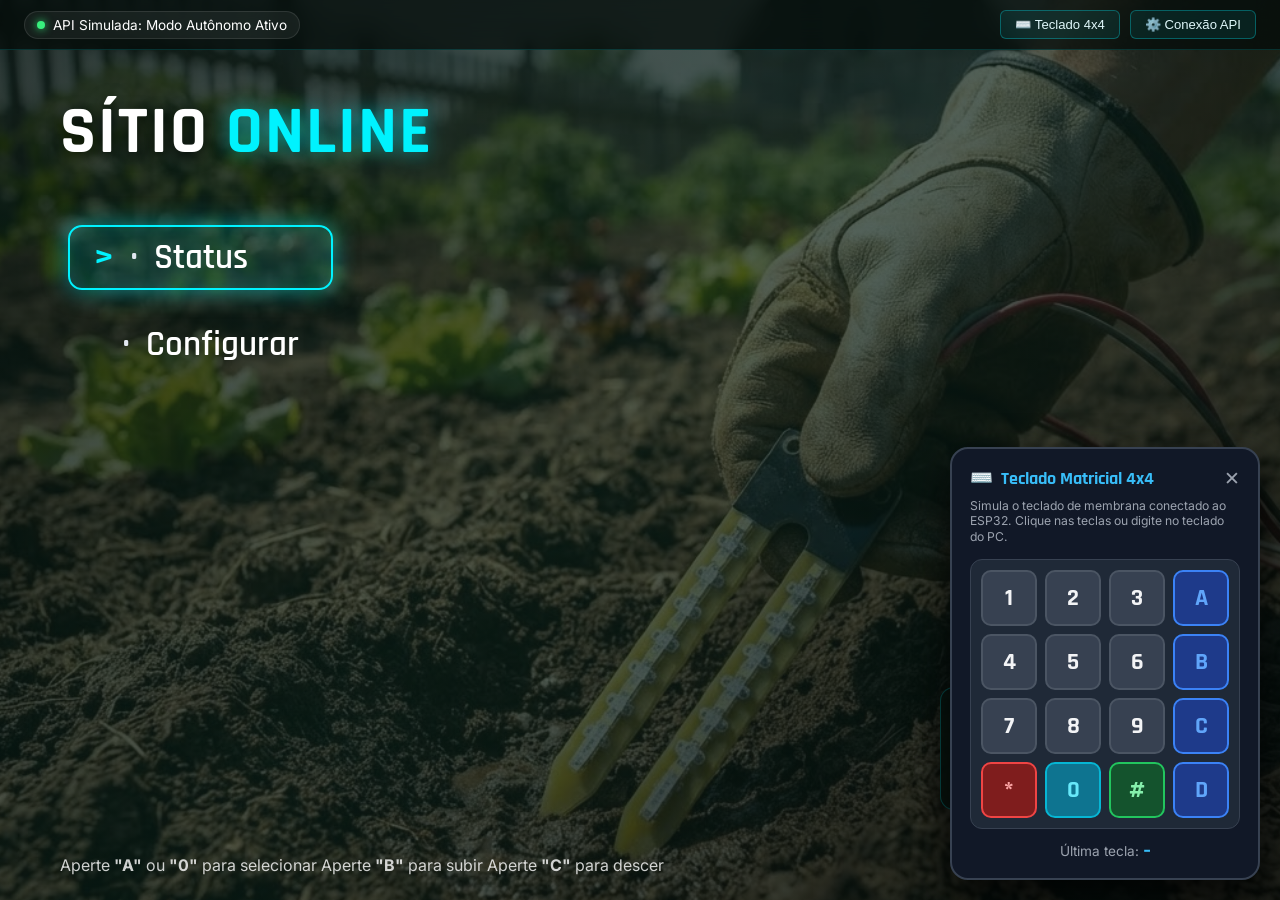
==== web/index.html @ fb849d97 "feat: interface web completa de monitoramento agricola com sincronizacao offline e simulador de tecl" ====
﻿<!DOCTYPE html>
<html lang="pt-BR">
<head>
    <meta charset="UTF-8">
    <meta name="viewport" content="width=device-width, initial-scale=1.0">
    <title>Sítio Online - Monitoramento Agrícola ESP32</title>
    <link rel="stylesheet" href="styles.css">
    <link rel="preconnect" href="https://fonts.googleapis.com">
    <link rel="preconnect" href="https://fonts.gstatic.com" crossorigin>
    <link href="https://fonts.googleapis.com/css2?family=Rajdhani:wght@500;600;700&family=Inter:wght@300;400;500;600;700&display=swap" rel="stylesheet">
</head>
<body>
    <div id="app" class="app-container">
        <!-- Camada de Fundo Dinâmico (Menu Principal) -->
        <div id="dynamic-bg-container" class="bg-container">
            <div id="bg-slide-1" class="bg-slide bg-active" style="background-image: url('assets/sensor_solo.jpg');"></div>
            <div id="bg-slide-2" class="bg-slide" style="background-image: url('assets/sensor_mhrd.jpg');"></div>
            <div class="bg-gradient-overlay"></div>
        </div>

        <!-- Camada de Fundo com Opacidade Exata de 14% (Status e Configurações) -->
        <div id="subpage-bg-layer" class="subpage-bg-overlay"></div>

        <!-- Barra Superior com Indicador de Conexão com o ESP32 -->
        <header class="top-bar">
            <div class="api-status-badge" id="api-status-badge">
                <span class="status-dot online"></span>
                <span id="api-status-text">ESP32 REST API: Conectado (192.168.4.1)</span>
            </div>
            <div class="queue-status-badge" id="queue-status-badge" title="Alterações pendentes para nós dormindo">
                <span class="queue-icon">⏳</span>
                <span id="queue-count-text">0 comandos na fila offline</span>
            </div>
            <div class="top-controls">
                <button class="top-btn" id="btn-toggle-keypad" title="Mostrar/Ocultar Teclado 4x4 Virtual">⌨️ Teclado 4x4</button>
                <button class="top-btn" id="btn-toggle-api-modal" title="Configurar IP do ESP32">⚙️ Conexão API</button>
            </div>
        </header>

        <!-- Painel Principal de Telas -->
        <main class="screens-viewport">
            <!-- TELA 1: MENU PRINCIPAL (Slides 1 e 2) -->
            <section id="screen-main-menu" class="screen-view active">
                <div class="brand-header">
                    <h1 class="main-title">SÍTIO <span class="highlight-cyan">ONLINE</span></h1>
                </div>

                <div class="menu-options-container">
                    <div class="menu-option active-target" data-action="go-status" id="menu-opt-status">
                        <span class="cursor-indicator">&gt;</span>
                        <span class="bullet">•</span>
                        <span class="opt-label">Status</span>
                    </div>
                    <div class="menu-option" data-action="go-config" id="menu-opt-config">
                        <span class="cursor-indicator">&gt;</span>
                        <span class="bullet">•</span>
                        <span class="opt-label">Configurar</span>
                    </div>
                </div>

                <div class="notifications-card" id="notifications-box">
                    <h3 class="notifications-title">Notificações:</h3>
                    <div class="notifications-list" id="notifications-content">
                        <p class="notif-item">O ESP 3 está online!</p>
                        <p class="notif-item">O ESP 9 está online!</p>
                    </div>
                </div>

                <footer class="screen-footer-legend">
                    <div class="legend-col">
                        <span>Aperte <strong>"A"</strong> ou <strong>"0"</strong> para selecionar</span>
                        <span>Aperte <strong>"B"</strong> para subir</span>
                        <span>Aperte <strong>"C"</strong> para descer</span>
                    </div>
                </footer>
            </section>

            <!-- TELA 2: STATUS - PÁGINA 1 (Slide 3) -->
            <section id="screen-status-p1" class="screen-view subpage-view">
                <div class="subpage-header">
                    <h2 class="subpage-title">STATUS</h2>
                    <span class="page-indicator">Página 1 de 2</span>
                </div>

                <div class="table-container" id="status-table-p1-container">
                    <table class="data-table" id="table-status-p1">
                        <thead>
                            <tr>
                                <th>Nó</th>
                                <th>Conectividade</th>
                                <th>Modo atual</th>
                                <th>Última atualização</th>
                                <th>Dado do sensor</th>
                            </tr>
                        </thead>
                        <tbody id="tbody-status-p1">
                            <!-- Preenchido dinamicamente via JS -->
                        </tbody>
                    </table>
                    <div class="empty-state-message" id="empty-status-message">
                        Nenhum ESP Online ou Configurado
                    </div>
                </div>

                <footer class="subpage-footer-legend">
                    <div class="footer-action left" id="btn-status-return">
                        <span class="key-tag">"D"</span> RETORNAR
                        <span class="arrow-sym">&lt;</span>
                    </div>
                    <div class="footer-action center" id="btn-status-scroll">
                        <span class="key-tag">"C"</span> DESCER
                        <span class="arrow-sym">v</span>
                    </div>
                    <div class="footer-action right" id="btn-status-next-page">
                        <span class="key-tag">"B"</span> PRÓXIMA PÁGINA
                        <span class="arrow-sym">&gt;</span>
                    </div>
                </footer>
            </section>

            <!-- TELA 3: STATUS - PÁGINA 2 (Slide 4) -->
            <section id="screen-status-p2" class="screen-view subpage-view">
                <div class="subpage-header">
                    <h2 class="subpage-title">STATUS</h2>
                    <span class="page-indicator">Página 2 de 2</span>
                </div>

                <div class="table-container">
                    <table class="data-table" id="table-status-p2">
                        <thead>
                            <tr>
                                <th>Nó</th>
                                <th>Próxima atualização</th>
                                <th>Fila Offline (Deep Sleep)</th>
                            </tr>
                        </thead>
                        <tbody id="tbody-status-p2">
                            <!-- Preenchido dinamicamente via JS -->
                        </tbody>
                    </table>
                </div>

                <footer class="subpage-footer-legend">
                    <div class="footer-action left" id="btn-status-prev-page">
                        <span class="key-tag">"D"</span> PÁGINA ANTERIOR
                        <span class="arrow-sym">&lt;</span>
                    </div>
                    <div class="footer-action center">
                        <span class="key-tag">"C"</span> DESCER
                        <span class="arrow-sym">v</span>
                    </div>
                </footer>
            </section>

            <!-- TELA 4: CONFIGURAÇÕES - LISTA DE ESPs (Slides 5 e 6) -->
            <section id="screen-config-list" class="screen-view subpage-view">
                <div class="subpage-header">
                    <h2 class="subpage-title">CONFIGURAÇÕES</h2>
                </div>

                <div class="config-selection-area">
                    <div class="config-instruction-banner">
                        <span id="config-instruction-text">1 A 7 PARA SELECIONAR</span>
                        <small class="instruction-sub">ou use as setas e "0" para confirmar</small>
                    </div>

                    <div class="esp-list-cards" id="esp-config-list-container">
                        <!-- Itens dos ESPs gerados dinamicamente -->
                    </div>

                    <div class="empty-state-message" id="empty-config-message">
                        Nenhum ESP conectado
                    </div>
                </div>

                <footer class="subpage-footer-legend">
                    <div class="footer-action left" id="btn-config-list-return">
                        <span class="key-tag">"D"</span> RETORNAR
                        <span class="arrow-sym">&lt;</span>
                    </div>
                    <div class="footer-action center">
                        <span class="key-tag">"C"</span> DESCER
                        <span class="arrow-sym">v</span>
                    </div>
                </footer>
            </section>

            <!-- TELA 5: CONFIGURAÇÕES DO ESP SELECIONADO (Slide 7) -->
            <section id="screen-esp-options" class="screen-view subpage-view">
                <div class="subpage-header">
                    <h2 class="subpage-title">CONFIGURAÇÕES</h2>
                    <h3 class="subpage-subtitle" id="selected-esp-title">ESP 1</h3>
                </div>

                <div class="esp-suboptions-list">
                    <div class="esp-subopt active-target" data-opt="rename" id="subopt-rename">
                        <span class="cursor-indicator">&gt;</span>
                        <span class="subopt-text">Renomear</span>
                    </div>
                    <div class="esp-subopt" data-opt="interval" id="subopt-interval">
                        <span class="cursor-indicator">&gt;</span>
                        <span class="subopt-text">Definir intervalo de leitura</span>
                        <span class="subopt-value" id="val-preview-interval">(atual: 60s)</span>
                    </div>
                    <div class="esp-subopt" data-opt="unit" id="subopt-unit">
                        <span class="cursor-indicator">&gt;</span>
                        <span class="subopt-text">Definir unidade de medida</span>
                        <span class="subopt-value" id="val-preview-unit">(atual: % Umidade)</span>
                    </div>
                    <div class="esp-subopt" data-opt="mode" id="subopt-mode">
                        <span class="cursor-indicator">&gt;</span>
                        <span class="subopt-text">Definir modo</span>
                        <span class="subopt-value" id="val-preview-mode">(atual: ONLINE)</span>
                    </div>
                </div>

                <div class="sync-status-box" id="esp-sync-badge">
                    <span class="sync-icon">⚡</span>
                    <span id="esp-sync-status-text">Status: Conectado e Sincronizado</span>
                </div>

                <footer class="subpage-footer-legend">
                    <div class="footer-action left" id="btn-esp-options-return">
                        <span class="key-tag">"D"</span> RETORNAR
                        <span class="arrow-sym">&lt;</span>
                    </div>
                    <div class="footer-action-inline">
                        <span>Aperte <strong>"A"</strong> ou <strong>"0"</strong> para selecionar</span>
                        <span>Aperte <strong>"B"</strong> para subir</span>
                        <span>Aperte <strong>"C"</strong> para descer</span>
                    </div>
                </footer>
            </section>

            <!-- TELA 6: TECLADO VIRTUAL DE DIGITAÇÃO (Slide 8) -->
            <section id="screen-virtual-keyboard" class="screen-view subpage-view">
                <div class="vk-header">
                    <h3 class="vk-field-label" id="vk-field-label">(NOME SENDO DIGITADO)</h3>
                    <div class="vk-display-box">
                        <span id="vk-text-preview" class="vk-text-content">MEU_ESP_1</span>
                        <span class="vk-caret"></span>
                    </div>
                    <div class="vk-slots-decor" id="vk-slots-decor">_ _ _ _ _ _ _ _ _ _</div>
                </div>

                <div class="virtual-keyboard-grid" id="vk-grid">
                    <!-- Gerado dinamicamente via JS com linha de números, QWERTYUIOP, etc. -->
                </div>

                <div class="vk-dpad-guide">
                    <div class="dpad-up">▲ "A"</div>
                    <div class="dpad-mid">
                        <span>◄ "B"</span>
                        <span class="dpad-center">[ 0 ] SELECIONAR</span>
                        <span>"C" ►</span>
                    </div>
                    <div class="dpad-down">▼ "D"</div>
                </div>

                <footer class="vk-footer-controls">
                    <button class="vk-btn-cancel" id="btn-vk-cancel">
                        <span class="key-badge">"*"</span> CANCELAR
                    </button>
                    <button class="vk-btn-save" id="btn-vk-save">
                        <span class="key-badge">"#"</span> SALVAR
                    </button>
                </footer>
            </section>

            <!-- TELA 7: SELETOR DE MODO DE ENERGIA -->
            <section id="screen-mode-selector" class="screen-view subpage-view">
                <div class="subpage-header">
                    <h2 class="subpage-title">DEFINIR MODO DE ENERGIA</h2>
                    <h3 class="subpage-subtitle" id="mode-esp-title">ESP 1</h3>
                </div>

                <div class="mode-options-container" id="mode-options-list">
                    <div class="mode-card active-target" data-mode="ONLINE" id="mode-opt-online">
                        <span class="cursor-indicator">&gt;</span>
                        <div class="mode-info">
                            <h4>ONLINE (Contínuo)</h4>
                            <p>ESP32 sempre ativo, responde imediatamente a requisições e comandos.</p>
                        </div>
                    </div>
                    <div class="mode-card" data-mode="LIGHT SLEEP" id="mode-opt-light">
                        <span class="cursor-indicator">&gt;</span>
                        <div class="mode-info">
                            <h4>LIGHT SLEEP</h4>
                            <p>Economia moderada. Acorda periodicamente ou via interrupção de pino.</p>
                        </div>
                    </div>
                    <div class="mode-card" data-mode="DEEP SLEEP" id="mode-opt-deep">
                        <span class="cursor-indicator">&gt;</span>
                        <div class="mode-info">
                            <h4>DEEP SLEEP</h4>
                            <p>Máxima economia de bateria. Alterações ficarão na fila e serão aplicadas ao acordar.</p>
                        </div>
                    </div>
                </div>

                <footer class="subpage-footer-legend">
                    <div class="footer-action left" id="btn-mode-return">
                        <span class="key-tag">"D"</span> RETORNAR
                        <span class="arrow-sym">&lt;</span>
                    </div>
                    <div class="footer-action center">
                        <span>Aperte <strong>"0"</strong> para confirmar o modo</span>
                    </div>
                </footer>
            </section>
        </main>

        <!-- WIDGET LATERAL: SIMULADOR DE TECLADO MATRICIAL 4X4 FÍSICO -->
        <aside class="keypad-sim-panel" id="keypad-sim-panel">
            <div class="keypad-sim-header">
                <div class="keypad-title">
                    <span class="keypad-icon">⌨️</span>
                    <span>Teclado Matricial 4x4</span>
                </div>
                <button class="keypad-close-btn" id="btn-close-keypad">✕</button>
            </div>
            <p class="keypad-sim-hint">Simula o teclado de membrana conectado ao ESP32. Clique nas teclas ou digite no teclado do PC.</p>
            
            <div class="membrane-keypad-grid">
                <button class="kpad-key" data-key="1">1</button>
                <button class="kpad-key" data-key="2">2</button>
                <button class="kpad-key" data-key="3">3</button>
                <button class="kpad-key kpad-func" data-key="A" title="A: Selecionar / Cima">A</button>

                <button class="kpad-key" data-key="4">4</button>
                <button class="kpad-key" data-key="5">5</button>
                <button class="kpad-key" data-key="6">6</button>
                <button class="kpad-key kpad-func" data-key="B" title="B: Subir / Próxima Página / Esquerda">B</button>

                <button class="kpad-key" data-key="7">7</button>
                <button class="kpad-key" data-key="8">8</button>
                <button class="kpad-key" data-key="9">9</button>
                <button class="kpad-key kpad-func" data-key="C" title="C: Descer / Direita">C</button>

                <button class="kpad-key kpad-danger" data-key="*" title="*: Cancelar">*</button>
                <button class="kpad-key kpad-select" data-key="0" title="0: Selecionar / Confirmar">0</button>
                <button class="kpad-key kpad-success" data-key="#" title="#: Salvar">#</button>
                <button class="kpad-key kpad-func" data-key="D" title="D: Retornar / Baixo">D</button>
            </div>

            <div class="keypad-last-pressed">
                Última tecla: <strong id="last-key-display">-</strong>
            </div>
        </aside>

        <!-- MODAL DE CONFIGURAÇÃO DA API REST DO ESP32 -->
        <div class="modal-backdrop" id="modal-api-config">
            <div class="modal-dialog">
                <div class="modal-header">
                    <h3>Configurações de Conexão com ESP32</h3>
                    <button class="modal-close-btn" id="btn-close-modal">✕</button>
                </div>
                <div class="modal-body">
                    <label for="input-esp-ip">Endereço IP / URL do ESP32 REST Server:</label>
                    <input type="text" id="input-esp-ip" value="http://192.168.4.1" placeholder="http://192.168.4.1 ou http://192.168.1.50">

                    <label for="input-sync-interval">Intervalo de atualização (Polling):</label>
                    <select id="input-sync-interval">
                        <option value="2000">2 segundos (Rápido)</option>
                        <option value="4000" selected>4 segundos (Padrão)</option>
                        <option value="8000">8 segundos (Econômico)</option>
                    </select>

                    <div class="mode-toggle-group">
                        <label>
                            <input type="checkbox" id="chk-simulator-mode" checked>
                            Modo Simulador Offline Ativo (Permite testar sem ESP32 físico ligado)
                        </label>
                    </div>

                    <div class="pending-queue-summary">
                        <h4>Fila de Comandos Offline (Deep Sleep):</h4>
                        <div id="modal-queue-items" class="modal-queue-list">
                            <p class="empty-queue-msg">Nenhum comando na fila no momento.</p>
                        </div>
                    </div>
                </div>
                <div class="modal-footer">
                    <button class="modal-btn secondary" id="btn-modal-cancel">Fechar</button>
                    <button class="modal-btn primary" id="btn-modal-save">Salvar e Conectar</button>
                </div>
            </div>
        </div>
    </div>

    <script src="app.js"></script>
</body>
</html>
---- web/styles.css ----
﻿/* ==========================================================================
   SÍTIO ONLINE - SISTEMA DE MONITORAMENTO AGRÍCOLA ESP32
   ESTILOS CSS MODERNOS COM GRADIENTES E CONTROLE MATRICIAL 4X4
   ========================================================================== */

:root {
    --primary-cyan: #00f2fe;
    --primary-teal: #4facfe;
    --accent-green: #38ef7d;
    --accent-emerald: #11998e;
    --accent-amber: #f6d365;
    --accent-danger: #ff5252;
    --bg-dark-base: #06110f;
    --bg-surface: rgba(14, 28, 24, 0.85);
    --bg-surface-subpage: rgba(255, 255, 255, 0.92);
    --text-primary: #ffffff;
    --text-secondary: #a0aec0;
    --text-dark: #1a202c;
    --font-heading: 'Rajdhani', sans-serif;
    --font-body: 'Inter', sans-serif;
    --indicator-glow: rgba(0, 242, 254, 0.5);
    --border-radius-base: 8px;
    --border-radius-card: 14px;
    --transition-smooth: all 0.25s cubic-bezier(0.4, 0, 0.2, 1);
}

* {
    margin: 0;
    padding: 0;
    box-sizing: border-box;
}

body, html {
    width: 100%;
    height: 100%;
    overflow: hidden;
    font-family: var(--font-body);
    background-color: var(--bg-dark-base);
    color: var(--text-primary);
    user-select: none;
}

/* ==========================================================================
   CONTAINER PRINCIPAL E FUNDOS DINÂMICOS
   ========================================================================== */

.app-container {
    position: relative;
    width: 100vw;
    height: 100vh;
    display: flex;
    flex-direction: column;
    overflow: hidden;
}

/* Camada de fundo com transição de 4 segundos */
.bg-container {
    position: absolute;
    inset: 0;
    z-index: 1;
    overflow: hidden;
}

.bg-slide {
    position: absolute;
    inset: 0;
    background-size: cover;
    background-position: center center;
    background-repeat: no-repeat;
    opacity: 0;
    transition: opacity 1.4s ease-in-out;
    transform: scale(1.02);
}

.bg-slide.bg-active {
    opacity: 1;
}

/* Gradiente escuro sobre o menu principal para destaque do texto */
.bg-gradient-overlay {
    position: absolute;
    inset: 0;
    background: linear-gradient(
        135deg, 
        rgba(5, 18, 14, 0.82) 0%, 
        rgba(10, 32, 25, 0.70) 50%, 
        rgba(3, 10, 8, 0.88) 100%
    );
    z-index: 2;
    transition: opacity 0.5s ease;
}

/* Camada com opacidade exata de 14% (0.14) nas abas de Status e Configurações */
.subpage-bg-overlay {
    position: absolute;
    inset: 0;
    z-index: 2;
    background-size: cover;
    background-position: center;
    opacity: 0;
    pointer-events: none;
    transition: opacity 0.6s ease;
}

/* Quando uma subpágina está ativa, ativa a camada de 14% de opacidade */
.app-container.subpage-active .subpage-bg-overlay {
    opacity: 0.14 !important; /* Exigência estrita: 14% de opacidade */
    background-image: inherit;
}

.app-container.subpage-active .bg-gradient-overlay {
    opacity: 0.15;
}

/* ==========================================================================
   BARRA SUPERIOR (HEADER)
   ========================================================================== */

.top-bar {
    position: relative;
    z-index: 10;
    display: flex;
    align-items: center;
    justify-content: space-between;
    padding: 10px 24px;
    background: rgba(4, 12, 10, 0.75);
    backdrop-filter: blur(12px);
    border-bottom: 1px solid rgba(0, 242, 254, 0.15);
}

.api-status-badge, .queue-status-badge {
    display: flex;
    align-items: center;
    gap: 8px;
    font-size: 0.85rem;
    padding: 5px 12px;
    border-radius: 20px;
    background: rgba(255, 255, 255, 0.06);
    border: 1px solid rgba(255, 255, 255, 0.1);
}

.status-dot {
    width: 8px;
    height: 8px;
    border-radius: 50%;
    background-color: var(--accent-green);
    box-shadow: 0 0 8px var(--accent-green);
}

.status-dot.offline {
    background-color: var(--accent-danger);
    box-shadow: 0 0 8px var(--accent-danger);
}

.queue-status-badge {
    color: var(--accent-amber);
    border-color: rgba(246, 211, 101, 0.3);
}

.top-controls {
    display: flex;
    gap: 10px;
}

.top-btn {
    padding: 6px 14px;
    border-radius: 6px;
    border: 1px solid rgba(0, 242, 254, 0.3);
    background: rgba(0, 242, 254, 0.08);
    color: #e0f7fa;
    font-size: 0.82rem;
    font-weight: 500;
    cursor: pointer;
    transition: var(--transition-smooth);
}

.top-btn:hover {
    background: rgba(0, 242, 254, 0.2);
    border-color: var(--primary-cyan);
    box-shadow: 0 0 10px rgba(0, 242, 254, 0.3);
}

/* ==========================================================================
   VIEWPORT E TELAS
   ========================================================================== */

.screens-viewport {
    position: relative;
    z-index: 5;
    flex: 1;
    display: flex;
    overflow: hidden;
}

.screen-view {
    position: absolute;
    inset: 0;
    display: none;
    flex-direction: column;
    padding: 30px 60px;
    opacity: 0;
    transform: translateY(12px);
    transition: opacity 0.35s ease, transform 0.35s ease;
}

.screen-view.active {
    display: flex;
    opacity: 1;
    transform: translateY(0);
}

/* Subpáginas com fundo translúcido para contraste perfeito */
.subpage-view {
    background: rgba(248, 250, 252, 0.88); /* Superfície clara de alto contraste com o fundo a 14% */
    color: var(--text-dark);
    padding: 40px 80px;
    box-shadow: inset 0 0 80px rgba(0, 0, 0, 0.08);
}

/* ==========================================================================
   TELA 1: MENU PRINCIPAL (SLIDES 1 E 2)
   ========================================================================== */

.brand-header {
    margin-top: 10px;
}

.main-title {
    font-family: var(--font-heading);
    font-size: 4.2rem;
    font-weight: 700;
    letter-spacing: 2px;
    text-shadow: 0 4px 15px rgba(0, 0, 0, 0.6);
}

.highlight-cyan {
    color: var(--primary-cyan);
    text-shadow: 0 0 20px rgba(0, 242, 254, 0.6);
}

.menu-options-container {
    margin-top: 50px;
    display: flex;
    flex-direction: column;
    gap: 22px;
    width: fit-content;
}

.menu-option {
    display: flex;
    align-items: center;
    gap: 16px;
    font-size: 2.2rem;
    font-family: var(--font-heading);
    font-weight: 600;
    cursor: pointer;
    padding: 8px 24px;
    border-radius: var(--border-radius-card);
    transition: var(--transition-smooth);
    border: 2px solid transparent;
}

.menu-option .cursor-indicator {
    color: var(--primary-cyan);
    font-weight: 700;
    visibility: hidden;
    transform: translateX(-4px);
    transition: transform 0.2s ease;
}

.menu-option .bullet {
    font-size: 1.8rem;
    color: #e2e8f0;
}

/* Destaque do Indicador Retangular com Cantos Arredondados */
.menu-option.active-target,
.menu-option:hover {
    background: rgba(0, 242, 254, 0.12);
    border-color: var(--primary-cyan);
    box-shadow: 0 0 25px var(--indicator-glow), inset 0 0 15px rgba(0, 242, 254, 0.1);
    transform: translateX(8px);
}

.menu-option.active-target .cursor-indicator,
.menu-option:hover .cursor-indicator {
    visibility: visible;
    transform: translateX(0);
}

/* Notificações no Canto Direito Inferior */
.notifications-card {
    position: absolute;
    bottom: 90px;
    right: 60px;
    background: rgba(5, 18, 14, 0.85);
    border: 1px solid rgba(0, 242, 254, 0.25);
    backdrop-filter: blur(10px);
    border-radius: var(--border-radius-card);
    padding: 20px 28px;
    min-width: 280px;
    box-shadow: 0 10px 30px rgba(0, 0, 0, 0.5);
}

.notifications-title {
    font-family: var(--font-heading);
    font-size: 1.35rem;
    font-weight: 700;
    color: #f8fafc;
    margin-bottom: 8px;
}

.notifications-list {
    display: flex;
    flex-direction: column;
    gap: 6px;
}

.notif-item {
    font-size: 1rem;
    color: var(--accent-green);
    font-weight: 500;
}

.notif-item.empty {
    color: var(--text-secondary);
}

.screen-footer-legend {
    position: absolute;
    bottom: 25px;
    left: 60px;
    display: flex;
    flex-direction: column;
    gap: 4px;
    font-size: 1rem;
    color: rgba(255, 255, 255, 0.8);
    font-family: var(--font-body);
}

/* ==========================================================================
   TELA 2 & 3: STATUS (SLIDES 3 E 4)
   ========================================================================== */

.subpage-header {
    display: flex;
    align-items: baseline;
    justify-content: space-between;
    margin-bottom: 30px;
    border-bottom: 2px solid rgba(0, 0, 0, 0.1);
    padding-bottom: 12px;
}

.subpage-title {
    font-family: var(--font-heading);
    font-size: 2.8rem;
    font-weight: 700;
    color: #0f172a;
    letter-spacing: 1px;
}

.page-indicator {
    font-size: 1rem;
    font-weight: 600;
    color: #64748b;
}

.table-container {
    flex: 1;
    overflow-y: auto;
    position: relative;
}

.data-table {
    width: 100%;
    border-collapse: separate;
    border-spacing: 0 10px;
    font-family: var(--font-body);
}

.data-table th {
    text-align: left;
    padding: 10px 18px;
    font-size: 1.15rem;
    font-weight: 700;
    color: #1e293b;
    border-bottom: 2px solid #cbd5e1;
}

.data-table td {
    padding: 16px 18px;
    font-size: 1.05rem;
    font-weight: 600;
    color: #0f172a;
    background: #ffffff;
    transition: var(--transition-smooth);
}

.data-table tr td:first-child {
    border-top-left-radius: 10px;
    border-bottom-left-radius: 10px;
    font-family: var(--font-heading);
    font-size: 1.25rem;
    font-weight: 700;
}

.data-table tr td:last-child {
    border-top-right-radius: 10px;
    border-bottom-right-radius: 10px;
}

.data-table tr.selected-row td {
    background: #e0f2fe;
    box-shadow: 0 0 15px rgba(2, 132, 199, 0.25);
    color: #0369a1;
}

.badge-status {
    display: inline-block;
    padding: 4px 10px;
    border-radius: 6px;
    font-size: 0.85rem;
    font-weight: 700;
    letter-spacing: 0.5px;
}

.badge-status.online {
    background: #dcfce7;
    color: #15803d;
}

.badge-status.dormindo {
    background: #fef3c7;
    color: #b45309;
}

.badge-status.offline {
    background: #fee2e2;
    color: #b91c1c;
}

.empty-state-message {
    display: none;
    text-align: center;
    padding: 60px 20px;
    font-size: 1.8rem;
    font-family: var(--font-heading);
    font-weight: 700;
    color: #64748b;
    background: rgba(255, 255, 255, 0.7);
    border-radius: var(--border-radius-card);
    border: 2px dashed #cbd5e1;
}

.empty-state-message.visible {
    display: block;
}

.subpage-footer-legend {
    display: flex;
    align-items: center;
    justify-content: space-between;
    padding-top: 20px;
    margin-top: 10px;
    border-top: 1px solid #e2e8f0;
    font-size: 1.15rem;
    font-weight: 700;
    color: #1e293b;
    font-family: var(--font-heading);
}

.footer-action {
    display: flex;
    align-items: center;
    gap: 8px;
    cursor: pointer;
    padding: 6px 14px;
    border-radius: 8px;
    transition: var(--transition-smooth);
}

.footer-action:hover, .footer-action.active-target {
    background: #e2e8f0;
    box-shadow: 0 0 12px rgba(0, 0, 0, 0.1);
}

.key-tag {
    color: #0284c7;
    font-weight: 800;
}

.arrow-sym {
    font-weight: 900;
}

/* ==========================================================================
   TELA 4: CONFIGURAÇÕES - LISTA (SLIDES 5 E 6)
   ========================================================================== */

.config-instruction-banner {
    text-align: center;
    margin: 15px 0 25px 0;
    font-family: var(--font-heading);
    font-size: 1.9rem;
    font-weight: 700;
    color: #334155;
    letter-spacing: 1px;
}

.instruction-sub {
    display: block;
    font-size: 0.95rem;
    color: #64748b;
    font-weight: 500;
    margin-top: 4px;
}

.esp-list-cards {
    display: grid;
    grid-template-columns: repeat(auto-fill, minmax(280px, 1fr));
    gap: 16px;
    max-height: 55vh;
    overflow-y: auto;
    padding: 6px;
}

.esp-card-item {
    display: flex;
    align-items: center;
    gap: 16px;
    padding: 18px 24px;
    background: #ffffff;
    border-radius: var(--border-radius-card);
    border: 2px solid transparent;
    cursor: pointer;
    box-shadow: 0 4px 12px rgba(0, 0, 0, 0.05);
    transition: var(--transition-smooth);
}

.esp-card-item .esp-num {
    font-family: var(--font-heading);
    font-size: 1.8rem;
    font-weight: 700;
    color: #0284c7;
    min-width: 30px;
}

.esp-card-item .esp-name {
    font-size: 1.35rem;
    font-weight: 700;
    color: #0f172a;
    font-family: var(--font-heading);
}

.esp-card-item.active-target, .esp-card-item:hover {
    border-color: #0284c7;
    background: #f0f9ff;
    box-shadow: 0 0 20px rgba(2, 132, 199, 0.3);
    transform: scale(1.02);
}

/* ==========================================================================
   TELA 5: CONFIGURAÇÕES DO ESP SELECIONADO (SLIDE 7)
   ========================================================================== */

.subpage-subtitle {
    font-family: var(--font-heading);
    font-size: 2.2rem;
    font-weight: 700;
    color: #0284c7;
    margin-bottom: 25px;
}

.esp-suboptions-list {
    display: flex;
    flex-direction: column;
    gap: 18px;
    width: 100%;
    max-width: 650px;
}

.esp-subopt {
    display: flex;
    align-items: center;
    padding: 14px 22px;
    background: #ffffff;
    border-radius: var(--border-radius-card);
    border: 2px solid transparent;
    cursor: pointer;
    box-shadow: 0 4px 10px rgba(0, 0, 0, 0.04);
    transition: var(--transition-smooth);
}

.esp-subopt .cursor-indicator {
    color: #0284c7;
    font-weight: 800;
    font-size: 1.4rem;
    margin-right: 12px;
    visibility: hidden;
}

.esp-subopt .subopt-text {
    font-size: 1.35rem;
    font-family: var(--font-heading);
    font-weight: 600;
    color: #0f172a;
    flex: 1;
}

.esp-subopt .subopt-value {
    font-size: 0.95rem;
    color: #64748b;
    font-weight: 500;
}

.esp-subopt.active-target, .esp-subopt:hover {
    border-color: #0284c7;
    background: #f0f9ff;
    box-shadow: 0 0 20px rgba(2, 132, 199, 0.25);
    transform: translateX(8px);
}

.esp-subopt.active-target .cursor-indicator, .esp-subopt:hover .cursor-indicator {
    visibility: visible;
}

.sync-status-box {
    margin-top: 30px;
    display: inline-flex;
    align-items: center;
    gap: 10px;
    padding: 10px 18px;
    background: #f1f5f9;
    border-radius: 8px;
    font-size: 0.95rem;
    font-weight: 600;
    color: #334155;
    border: 1px solid #cbd5e1;
    width: fit-content;
}

.footer-action-inline {
    display: flex;
    gap: 20px;
    font-size: 1rem;
    font-weight: 500;
    color: #475569;
}

/* ==========================================================================
   TELA 6: TECLADO VIRTUAL DE DIGITAÇÃO (SLIDE 8)
   ========================================================================== */

.vk-header {
    text-align: center;
    margin-bottom: 25px;
}

.vk-field-label {
    font-family: var(--font-heading);
    font-size: 2.2rem;
    font-weight: 700;
    color: #0f172a;
    letter-spacing: 1.5px;
    margin-bottom: 12px;
}

.vk-display-box {
    display: inline-flex;
    align-items: center;
    justify-content: center;
    min-width: 320px;
    padding: 12px 28px;
    background: #ffffff;
    border: 2px solid #0284c7;
    border-radius: var(--border-radius-card);
    box-shadow: 0 6px 20px rgba(2, 132, 199, 0.15);
}

.vk-text-content {
    font-family: var(--font-heading);
    font-size: 2rem;
    font-weight: 700;
    color: #0284c7;
    letter-spacing: 3px;
}

.vk-caret {
    display: inline-block;
    width: 3px;
    height: 30px;
    background-color: #0284c7;
    margin-left: 6px;
    animation: blinkCaret 1s infinite;
}

@keyframes blinkCaret {
    0%, 100% { opacity: 1; }
    50% { opacity: 0; }
}

.vk-slots-decor {
    margin-top: 8px;
    font-size: 1.5rem;
    letter-spacing: 10px;
    color: #94a3b8;
    font-weight: 700;
}

.virtual-keyboard-grid {
    display: flex;
    flex-direction: column;
    align-items: center;
    gap: 12px;
    margin: 15px auto;
}

.vk-row {
    display: flex;
    gap: 10px;
    justify-content: center;
}

.vk-key {
    display: flex;
    align-items: center;
    justify-content: center;
    width: 58px;
    height: 58px;
    background: #ffffff;
    border: 2px solid #cbd5e1;
    border-radius: 12px;
    font-family: var(--font-heading);
    font-size: 1.7rem;
    font-weight: 700;
    color: #0f172a;
    cursor: pointer;
    box-shadow: 0 4px 8px rgba(0, 0, 0, 0.06);
    transition: var(--transition-smooth);
}

.vk-key.key-wide {
    width: 220px;
    font-size: 1.3rem;
}

.vk-key.key-backspace {
    width: 100px;
    font-size: 1.2rem;
    color: #dc2626;
}

/* Indicador do Teclado Virtual (como o Q destacado em ciano no Slide 8) */
.vk-key.active-key {
    background: #38bdf8 !important;
    border-color: #0284c7 !important;
    color: #ffffff !important;
    box-shadow: 0 0 25px rgba(2, 132, 199, 0.7), 0 4px 10px rgba(0, 0, 0, 0.2);
    transform: scale(1.15);
    z-index: 5;
}

.vk-dpad-guide {
    display: flex;
    flex-direction: column;
    align-items: center;
    gap: 4px;
    margin: 15px 0;
    font-family: var(--font-heading);
    font-size: 1.1rem;
    font-weight: 700;
    color: #475569;
}

.dpad-mid {
    display: flex;
    gap: 25px;
    align-items: center;
}

.dpad-center {
    color: #0284c7;
    background: #e0f2fe;
    padding: 3px 12px;
    border-radius: 6px;
}

.vk-footer-controls {
    display: flex;
    justify-content: space-between;
    width: 100%;
    max-width: 680px;
    margin: 0 auto;
    padding-top: 15px;
}

.vk-btn-cancel, .vk-btn-save {
    display: flex;
    align-items: center;
    gap: 10px;
    padding: 12px 28px;
    border-radius: 10px;
    border: none;
    font-family: var(--font-heading);
    font-size: 1.3rem;
    font-weight: 700;
    cursor: pointer;
    transition: var(--transition-smooth);
}

.vk-btn-cancel {
    background: #fee2e2;
    color: #dc2626;
}

.vk-btn-save {
    background: #dcfce7;
    color: #16a34a;
}

.vk-btn-cancel:hover, .vk-btn-save:hover {
    transform: scale(1.05);
    box-shadow: 0 4px 15px rgba(0, 0, 0, 0.15);
}

.key-badge {
    background: rgba(0, 0, 0, 0.1);
    padding: 2px 8px;
    border-radius: 4px;
}

/* ==========================================================================
   TELA 7: SELETOR DE MODO
   ========================================================================== */

.mode-options-container {
    display: flex;
    flex-direction: column;
    gap: 16px;
    max-width: 600px;
    margin-top: 10px;
}

.mode-card {
    display: flex;
    align-items: center;
    gap: 16px;
    padding: 20px;
    background: #ffffff;
    border-radius: var(--border-radius-card);
    border: 2px solid transparent;
    cursor: pointer;
    box-shadow: 0 4px 12px rgba(0, 0, 0, 0.05);
    transition: var(--transition-smooth);
}

.mode-card h4 {
    font-family: var(--font-heading);
    font-size: 1.4rem;
    color: #0f172a;
    margin-bottom: 4px;
}

.mode-card p {
    font-size: 0.95rem;
    color: #64748b;
}

.mode-card.active-target, .mode-card:hover {
    border-color: #0284c7;
    background: #f0f9ff;
    box-shadow: 0 0 20px rgba(2, 132, 199, 0.25);
    transform: translateX(8px);
}

.mode-card.active-target .cursor-indicator {
    visibility: visible;
}

/* ==========================================================================
   SIMULADOR DE TECLADO MATRICIAL 4X4 (LATERAL)
   ========================================================================== */

.keypad-sim-panel {
    position: fixed;
    right: 20px;
    bottom: 20px;
    width: 310px;
    background: #111827;
    border: 2px solid #374151;
    border-radius: 18px;
    box-shadow: 0 15px 40px rgba(0, 0, 0, 0.8);
    z-index: 100;
    padding: 18px;
    transition: transform 0.3s cubic-bezier(0.4, 0, 0.2, 1), opacity 0.3s ease;
}

.keypad-sim-panel.hidden {
    transform: translateY(120%) scale(0.9);
    opacity: 0;
    pointer-events: none;
}

.keypad-sim-header {
    display: flex;
    align-items: center;
    justify-content: space-between;
    margin-bottom: 8px;
}

.keypad-title {
    font-family: var(--font-heading);
    font-size: 1.15rem;
    font-weight: 700;
    color: #38bdf8;
    display: flex;
    align-items: center;
    gap: 8px;
}

.keypad-close-btn {
    background: none;
    border: none;
    color: #9ca3af;
    font-size: 1.2rem;
    cursor: pointer;
}

.keypad-sim-hint {
    font-size: 0.76rem;
    color: #9ca3af;
    margin-bottom: 14px;
    line-height: 1.3;
}

.membrane-keypad-grid {
    display: grid;
    grid-template-columns: repeat(4, 1fr);
    gap: 8px;
    background: #1f2937;
    padding: 10px;
    border-radius: 12px;
    border: 1px solid #374151;
}

.kpad-key {
    aspect-ratio: 1;
    display: flex;
    align-items: center;
    justify-content: center;
    font-family: var(--font-heading);
    font-size: 1.5rem;
    font-weight: 700;
    color: #f3f4f6;
    background: #374151;
    border: 2px solid #4b5563;
    border-radius: 10px;
    cursor: pointer;
    box-shadow: 0 3px 0 #1f2937;
    transition: transform 0.1s ease, background 0.15s ease;
}

.kpad-key:active, .kpad-key.pressed {
    transform: translateY(3px);
    box-shadow: 0 0 0 #1f2937;
    background: #4b5563;
}

.kpad-key.kpad-func {
    background: #1e3a8a;
    border-color: #3b82f6;
    color: #60a5fa;
}

.kpad-key.kpad-danger {
    background: #7f1d1d;
    border-color: #ef4444;
    color: #fca5a5;
}

.kpad-key.kpad-success {
    background: #14532d;
    border-color: #22c55e;
    color: #86efac;
}

.kpad-key.kpad-select {
    background: #0e7490;
    border-color: #06b6d4;
    color: #67e8f9;
}

.keypad-last-pressed {
    margin-top: 10px;
    text-align: center;
    font-size: 0.85rem;
    color: #9ca3af;
}

.keypad-last-pressed strong {
    color: #38bdf8;
    font-size: 1.1rem;
}

/* ==========================================================================
   MODAL DE CONFIGURAÇÃO DA API
   ========================================================================== */

.modal-backdrop {
    position: fixed;
    inset: 0;
    background: rgba(0, 0, 0, 0.7);
    backdrop-filter: blur(8px);
    z-index: 200;
    display: none;
    align-items: center;
    justify-content: center;
}

.modal-backdrop.open {
    display: flex;
}

.modal-dialog {
    width: 90%;
    max-width: 520px;
    background: #0f172a;
    border: 1px solid rgba(0, 242, 254, 0.3);
    border-radius: var(--border-radius-card);
    box-shadow: 0 25px 60px rgba(0, 0, 0, 0.8);
    overflow: hidden;
    animation: modalIn 0.3s ease;
}

@keyframes modalIn {
    from { transform: scale(0.9); opacity: 0; }
    to { transform: scale(1); opacity: 1; }
}

.modal-header {
    display: flex;
    align-items: center;
    justify-content: space-between;
    padding: 16px 24px;
    background: rgba(255, 255, 255, 0.03);
    border-bottom: 1px solid rgba(255, 255, 255, 0.1);
}

.modal-header h3 {
    font-family: var(--font-heading);
    font-size: 1.4rem;
    color: var(--primary-cyan);
}

.modal-close-btn {
    background: none;
    border: none;
    color: #94a3b8;
    font-size: 1.3rem;
    cursor: pointer;
}

.modal-body {
    padding: 24px;
    display: flex;
    flex-direction: column;
    gap: 16px;
}

.modal-body label {
    font-size: 0.95rem;
    color: #cbd5e1;
    font-weight: 500;
}

.modal-body input[type="text"], .modal-body select {
    width: 100%;
    padding: 12px 16px;
    background: #1e293b;
    border: 1px solid #334155;
    border-radius: 8px;
    color: #f8fafc;
    font-size: 1rem;
    font-family: var(--font-body);
}

.modal-body input[type="text"]:focus, .modal-body select:focus {
    border-color: var(--primary-cyan);
    outline: none;
    box-shadow: 0 0 10px rgba(0, 242, 254, 0.3);
}

.mode-toggle-group label {
    display: flex;
    align-items: center;
    gap: 10px;
    font-size: 0.9rem;
    color: #94a3b8;
    cursor: pointer;
}

.pending-queue-summary {
    background: #1e293b;
    border-radius: 8px;
    padding: 14px;
    border: 1px solid #334155;
}

.pending-queue-summary h4 {
    font-size: 0.95rem;
    color: var(--accent-amber);
    margin-bottom: 8px;
}

.modal-queue-list {
    max-height: 120px;
    overflow-y: auto;
    font-size: 0.85rem;
    color: #cbd5e1;
}

.modal-footer {
    display: flex;
    justify-content: flex-end;
    gap: 12px;
    padding: 16px 24px;
    background: rgba(255, 255, 255, 0.02);
    border-top: 1px solid rgba(255, 255, 255, 0.1);
}

.modal-btn {
    padding: 10px 20px;
    border-radius: 8px;
    font-size: 0.95rem;
    font-weight: 600;
    cursor: pointer;
    border: none;
    transition: var(--transition-smooth);
}

.modal-btn.primary {
    background: var(--primary-cyan);
    color: #042f2e;
}

.modal-btn.secondary {
    background: #334155;
    color: #f8fafc;
}

.modal-btn:hover {
    transform: translateY(-2px);
    box-shadow: 0 4px 12px rgba(0, 0, 0, 0.3);
}
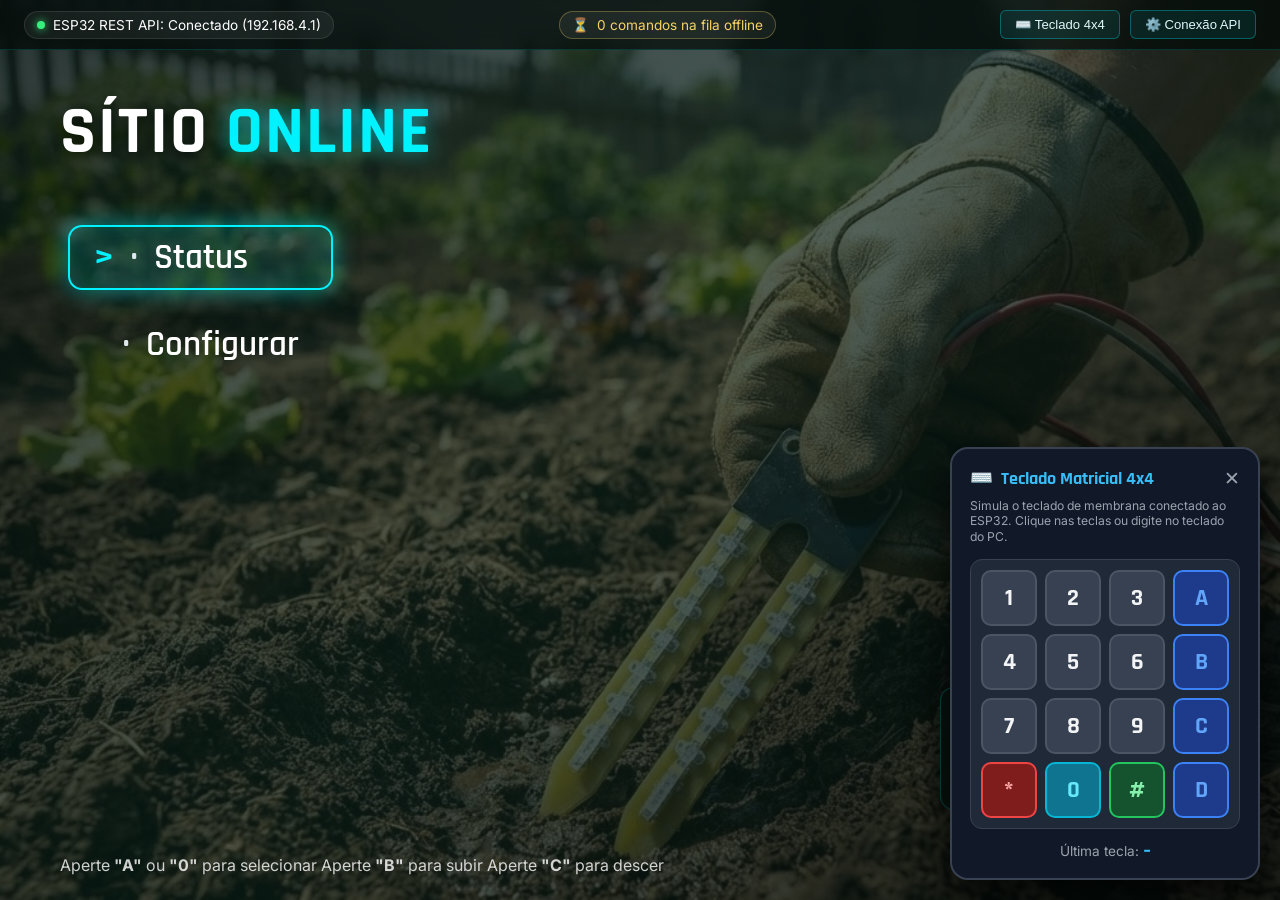
==== commit 10b76550: "feat(web): adicionar paginacao vertical de linhas com tecla C e coluna de estimativa de bateria com " ====
--- a/web/index.html
+++ b/web/index.html
@@ -1,4 +1,4 @@
-﻿<!DOCTYPE html>
+<!DOCTYPE html>
 <html lang="pt-BR">
 <head>
     <meta charset="UTF-8">
@@ -79,7 +79,10 @@
             <section id="screen-status-p1" class="screen-view subpage-view">
                 <div class="subpage-header">
                     <h2 class="subpage-title">STATUS</h2>
-                    <span class="page-indicator">Página 1 de 2</span>
+                    <div class="status-pagination-indicators">
+                        <span class="page-indicator" id="status-col-indicator">Colunas: 1/2</span>
+                        <span class="row-page-indicator" id="status-row-indicator">Linhas: 1/2 (Nós 1 a 5 de 10)</span>
+                    </div>
                 </div>
 
                 <div class="table-container" id="status-table-p1-container">
@@ -89,6 +92,7 @@
                                 <th>Nó</th>
                                 <th>Conectividade</th>
                                 <th>Modo atual</th>
+                                <th>Estimativa de Bateria</th>
                                 <th>Última atualização</th>
                                 <th>Dado do sensor</th>
                             </tr>
@@ -108,11 +112,11 @@
                         <span class="arrow-sym">&lt;</span>
                     </div>
                     <div class="footer-action center" id="btn-status-scroll">
-                        <span class="key-tag">"C"</span> DESCER
+                        <span class="key-tag">"C"</span> DESCER (MAIS ESPs)
                         <span class="arrow-sym">v</span>
                     </div>
                     <div class="footer-action right" id="btn-status-next-page">
-                        <span class="key-tag">"B"</span> PRÓXIMA PÁGINA
+                        <span class="key-tag">"B"</span> PRÓXIMA PÁGINA (COLUNAS)
                         <span class="arrow-sym">&gt;</span>
                     </div>
                 </footer>
@@ -122,7 +126,10 @@
             <section id="screen-status-p2" class="screen-view subpage-view">
                 <div class="subpage-header">
                     <h2 class="subpage-title">STATUS</h2>
-                    <span class="page-indicator">Página 2 de 2</span>
+                    <div class="status-pagination-indicators">
+                        <span class="page-indicator">Colunas: 2/2</span>
+                        <span class="row-page-indicator" id="status-row-indicator-p2">Linhas: 1/2 (Nós 1 a 5 de 10)</span>
+                    </div>
                 </div>
 
                 <div class="table-container">
@@ -131,6 +138,8 @@
                             <tr>
                                 <th>Nó</th>
                                 <th>Próxima atualização</th>
+                                <th>Consumo Médio (Estimado)</th>
+                                <th>Tempo Total em Operação</th>
                                 <th>Fila Offline (Deep Sleep)</th>
                             </tr>
                         </thead>
@@ -142,11 +151,11 @@
 
                 <footer class="subpage-footer-legend">
                     <div class="footer-action left" id="btn-status-prev-page">
-                        <span class="key-tag">"D"</span> PÁGINA ANTERIOR
+                        <span class="key-tag">"D"</span> PÁGINA ANTERIOR (COLUNAS)
                         <span class="arrow-sym">&lt;</span>
                     </div>
-                    <div class="footer-action center">
-                        <span class="key-tag">"C"</span> DESCER
+                    <div class="footer-action center" id="btn-status-scroll-p2">
+                        <span class="key-tag">"C"</span> DESCER (MAIS ESPs)
                         <span class="arrow-sym">v</span>
                     </div>
                 </footer>
--- a/web/styles.css
+++ b/web/styles.css
@@ -1,4 +1,4 @@
-﻿/* ==========================================================================
+/* ==========================================================================
    SÍTIO ONLINE - SISTEMA DE MONITORAMENTO AGRÍCOLA ESP32
    ESTILOS CSS MODERNOS COM GRADIENTES E CONTROLE MATRICIAL 4X4
    ========================================================================== */
@@ -359,10 +359,27 @@
     letter-spacing: 1px;
 }
 
-.page-indicator {
-    font-size: 1rem;
-    font-weight: 600;
-    color: #64748b;
+.status-pagination-indicators {
+    display: flex;
+    gap: 12px;
+    align-items: center;
+}
+
+.page-indicator, .row-page-indicator {
+    font-size: 0.95rem;
+    font-weight: 700;
+    padding: 4px 12px;
+    border-radius: 6px;
+    background: #e2e8f0;
+    color: #334155;
+    font-family: var(--font-heading);
+    letter-spacing: 0.5px;
+}
+
+.row-page-indicator {
+    background: #e0f2fe;
+    color: #0369a1;
+    border: 1px solid #bae6fd;
 }
 
 .table-container {
@@ -427,6 +444,48 @@
 .badge-status.online {
     background: #dcfce7;
     color: #15803d;
+}
+
+/* Badges e Célula de Estimativa de Bateria */
+.battery-cell {
+    display: flex;
+    flex-direction: column;
+    gap: 3px;
+}
+
+.battery-badge {
+    display: inline-flex;
+    align-items: center;
+    gap: 6px;
+    font-size: 0.95rem;
+    font-weight: 700;
+    padding: 4px 10px;
+    border-radius: 6px;
+    width: fit-content;
+}
+
+.battery-badge.high {
+    background: #dcfce7;
+    color: #15803d;
+    border: 1px solid #bbf7d0;
+}
+
+.battery-badge.medium {
+    background: #fef3c7;
+    color: #b45309;
+    border: 1px solid #fde68a;
+}
+
+.battery-badge.low {
+    background: #fee2e2;
+    color: #b91c1c;
+    border: 1px solid #fecaca;
+}
+
+.battery-subtext {
+    font-size: 0.8rem;
+    color: #64748b;
+    font-weight: 500;
 }
 
 .badge-status.dormindo {
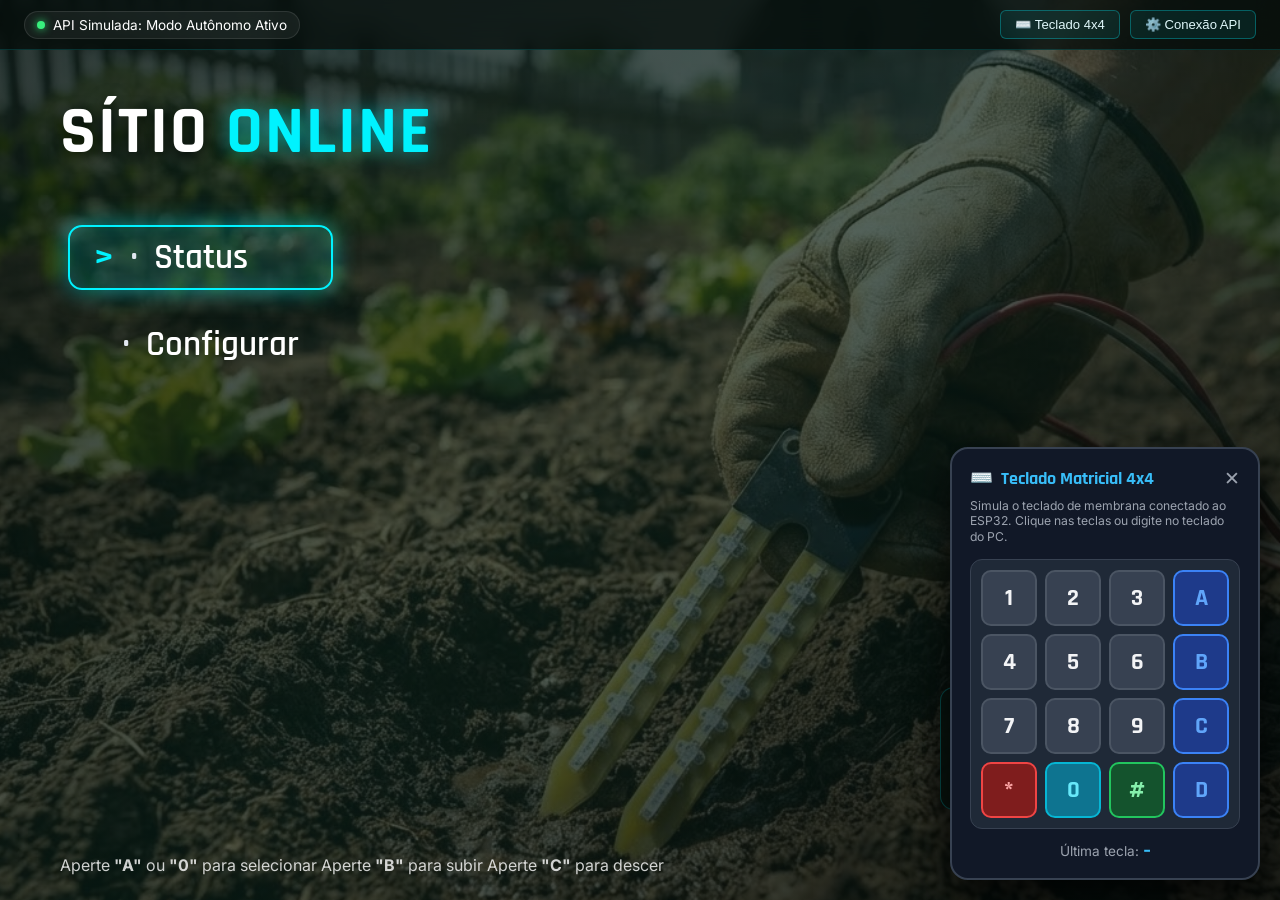
==== commit 23daa2e2: "feat(web): adicionar configuracao de fonte de alimentacao (tamanho da bateria, fonte DC e solar) e i" ====
--- a/web/index.html
+++ b/web/index.html
@@ -221,6 +221,11 @@
                         <span class="subopt-text">Definir modo</span>
                         <span class="subopt-value" id="val-preview-mode">(atual: ONLINE)</span>
                     </div>
+                    <div class="esp-subopt" data-opt="power" id="subopt-power">
+                        <span class="cursor-indicator">&gt;</span>
+                        <span class="subopt-text">Definir fonte de alimentação</span>
+                        <span class="subopt-value" id="val-preview-power">(atual: Bateria 2500 mAh)</span>
+                    </div>
                 </div>
 
                 <div class="sync-status-box" id="esp-sync-badge">
@@ -317,6 +322,75 @@
                     </div>
                 </footer>
             </section>
+
+            <!-- TELA 8: SELETOR DE FONTE DE ALIMENTAÇÃO -->
+            <section id="screen-power-selector" class="screen-view subpage-view">
+                <div class="subpage-header">
+                    <h2 class="subpage-title">FONTE DE ALIMENTAÇÃO</h2>
+                    <h3 class="subpage-subtitle" id="power-esp-title">ESP 1</h3>
+                </div>
+
+                <div class="power-options-container" id="power-options-list">
+                    <div class="power-card active-target" data-power="BATTERY_2500" id="power-opt-bat2500">
+                        <span class="cursor-indicator">&gt;</span>
+                        <div class="power-icon">🔋</div>
+                        <div class="power-info">
+                            <h4>Bateria Li-ion 18650 (2500 mAh)</h4>
+                            <p>Célula padrão recarregável. Autonomia típica de meses em Deep Sleep.</p>
+                        </div>
+                    </div>
+                    <div class="power-card" data-power="BATTERY_5000" id="power-opt-bat5000">
+                        <span class="cursor-indicator">&gt;</span>
+                        <div class="power-icon">🔋🔋</div>
+                        <div class="power-info">
+                            <h4>Bateria Dupla / Banco Li-ion (5000 mAh)</h4>
+                            <p>2x células em paralelo ou LiPo de alta capacidade para estações remotas.</p>
+                        </div>
+                    </div>
+                    <div class="power-card" data-power="BATTERY_1200" id="power-opt-bat1200">
+                        <span class="cursor-indicator">&gt;</span>
+                        <div class="power-icon">🪫</div>
+                        <div class="power-info">
+                            <h4>Pilhas AA / Compacta (1200 mAh)</h4>
+                            <p>Pilhas convencionais ou célula compacta para medições temporárias.</p>
+                        </div>
+                    </div>
+                    <div class="power-card" data-power="DC" id="power-opt-dc">
+                        <span class="cursor-indicator">&gt;</span>
+                        <div class="power-icon">🔌</div>
+                        <div class="power-info">
+                            <h4>Fonte DC / Tomada (Rede Elétrica 5V/12V)</h4>
+                            <p>Alimentação contínua ininterrupta (sem bateria). Autonomia ilimitada (∞ Contínuo).</p>
+                        </div>
+                    </div>
+                    <div class="power-card" data-power="SOLAR" id="power-opt-solar">
+                        <span class="cursor-indicator">&gt;</span>
+                        <div class="power-icon">☀️</div>
+                        <div class="power-info">
+                            <h4>Painel Solar + Bateria (Híbrido)</h4>
+                            <p>Módulo solar com bateria tampão (2500 mAh). Sistema autossuficiente em campo.</p>
+                        </div>
+                    </div>
+                    <div class="power-card" data-power="CUSTOM_MAH" id="power-opt-custom">
+                        <span class="cursor-indicator">&gt;</span>
+                        <div class="power-icon">⚙️</div>
+                        <div class="power-info">
+                            <h4>Capacidade Personalizada (Editar mAh)</h4>
+                            <p>Definir capacidade específica da bateria em mAh usando o teclado virtual.</p>
+                        </div>
+                    </div>
+                </div>
+
+                <footer class="subpage-footer-legend">
+                    <div class="footer-action left" id="btn-power-return">
+                        <span class="key-tag">"D"</span> RETORNAR
+                        <span class="arrow-sym">&lt;</span>
+                    </div>
+                    <div class="footer-action center">
+                        <span>Aperte <strong>"0"</strong> ou <strong>"A"</strong> para confirmar</span>
+                    </div>
+                </footer>
+            </section>
         </main>
 
         <!-- WIDGET LATERAL: SIMULADOR DE TECLADO MATRICIAL 4X4 FÍSICO -->
--- a/web/styles.css
+++ b/web/styles.css
@@ -51,6 +51,7 @@
     display: flex;
     flex-direction: column;
     overflow: hidden;
+    background-color: #f8fafc;
 }
 
 /* Camada de fundo com transição de 4 segundos */
@@ -59,6 +60,7 @@
     inset: 0;
     z-index: 1;
     overflow: hidden;
+    transition: opacity 0.6s ease;
 }
 
 .bg-slide {
@@ -91,25 +93,12 @@
 }
 
 /* Camada com opacidade exata de 14% (0.14) nas abas de Status e Configurações */
-.subpage-bg-overlay {
-    position: absolute;
-    inset: 0;
-    z-index: 2;
-    background-size: cover;
-    background-position: center;
-    opacity: 0;
-    pointer-events: none;
-    transition: opacity 0.6s ease;
-}
-
-/* Quando uma subpágina está ativa, ativa a camada de 14% de opacidade */
-.app-container.subpage-active .subpage-bg-overlay {
-    opacity: 0.14 !important; /* Exigência estrita: 14% de opacidade */
-    background-image: inherit;
+.app-container.subpage-active .bg-container {
+    opacity: 0.14 !important; /* Exigência estrita: 14% de opacidade sobre o plano de fundo */
 }
 
 .app-container.subpage-active .bg-gradient-overlay {
-    opacity: 0.15;
+    opacity: 0 !important;
 }
 
 /* ==========================================================================
@@ -209,12 +198,13 @@
     transform: translateY(0);
 }
 
-/* Subpáginas com fundo translúcido para contraste perfeito */
+/* Subpáginas com fundo translúcido para contraste perfeito e visibilidade do fundo a 14% */
 .subpage-view {
-    background: rgba(248, 250, 252, 0.88); /* Superfície clara de alto contraste com o fundo a 14% */
+    background: rgba(248, 250, 252, 0.45);
+    backdrop-filter: blur(2px);
     color: var(--text-dark);
     padding: 40px 80px;
-    box-shadow: inset 0 0 80px rgba(0, 0, 0, 0.08);
+    box-shadow: inset 0 0 80px rgba(0, 0, 0, 0.04);
 }
 
 /* ==========================================================================
@@ -482,6 +472,18 @@
     border: 1px solid #fecaca;
 }
 
+.battery-badge.dc {
+    background: #e0f2fe;
+    color: #0369a1;
+    border: 1px solid #7dd3fc;
+}
+
+.battery-badge.solar {
+    background: #fef9c3;
+    color: #a16207;
+    border: 1px solid #fde047;
+}
+
 .battery-subtext {
     font-size: 0.8rem;
     color: #64748b;
@@ -933,6 +935,64 @@
 }
 
 .mode-card.active-target .cursor-indicator {
+    visibility: visible;
+}
+
+/* ==========================================================================
+   TELA 8: SELETOR DE FONTE DE ALIMENTAÇÃO
+   ========================================================================== */
+
+.power-options-container {
+    display: flex;
+    flex-direction: column;
+    gap: 12px;
+    max-width: 680px;
+    margin-top: 10px;
+    max-height: calc(100vh - 230px);
+    overflow-y: auto;
+    padding-right: 8px;
+}
+
+.power-card {
+    display: flex;
+    align-items: center;
+    gap: 16px;
+    padding: 14px 20px;
+    background: #ffffff;
+    border-radius: var(--border-radius-card);
+    border: 2px solid transparent;
+    cursor: pointer;
+    box-shadow: 0 4px 12px rgba(0, 0, 0, 0.05);
+    transition: var(--transition-smooth);
+}
+
+.power-card .power-icon {
+    font-size: 1.8rem;
+    min-width: 44px;
+    text-align: center;
+}
+
+.power-card h4 {
+    font-family: var(--font-heading);
+    font-size: 1.3rem;
+    color: #0f172a;
+    margin-bottom: 2px;
+}
+
+.power-card p {
+    font-size: 0.88rem;
+    color: #64748b;
+    line-height: 1.3;
+}
+
+.power-card.active-target, .power-card:hover {
+    border-color: #0284c7;
+    background: #f0f9ff;
+    box-shadow: 0 0 20px rgba(2, 132, 199, 0.25);
+    transform: translateX(8px);
+}
+
+.power-card.active-target .cursor-indicator {
     visibility: visible;
 }
 
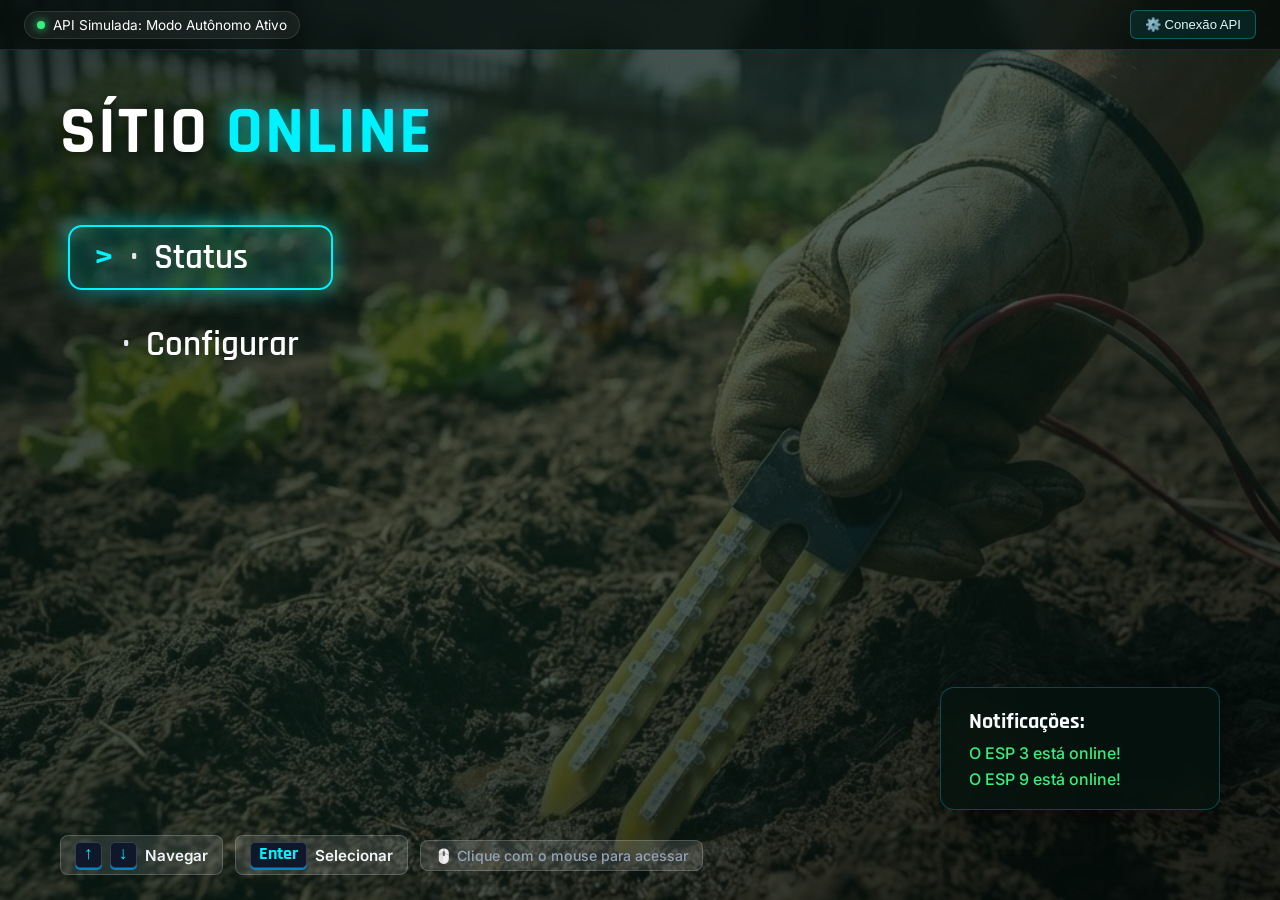
==== commit 88974181: "feat: interface web e firmware operando 100% via computador (remocao de teclado 4x4) tornando main o" ====
--- a/web/index.html
+++ b/web/index.html
@@ -32,7 +32,6 @@
                 <span id="queue-count-text">0 comandos na fila offline</span>
             </div>
             <div class="top-controls">
-                <button class="top-btn" id="btn-toggle-keypad" title="Mostrar/Ocultar Teclado 4x4 Virtual">⌨️ Teclado 4x4</button>
                 <button class="top-btn" id="btn-toggle-api-modal" title="Configurar IP do ESP32">⚙️ Conexão API</button>
             </div>
         </header>
@@ -46,12 +45,12 @@
                 </div>
 
                 <div class="menu-options-container">
-                    <div class="menu-option active-target" data-action="go-status" id="menu-opt-status">
+                    <div class="menu-option active-target" data-action="go-status" id="menu-opt-status" title="Clique ou use Enter para abrir Status">
                         <span class="cursor-indicator">&gt;</span>
                         <span class="bullet">•</span>
                         <span class="opt-label">Status</span>
                     </div>
-                    <div class="menu-option" data-action="go-config" id="menu-opt-config">
+                    <div class="menu-option" data-action="go-config" id="menu-opt-config" title="Clique ou use Enter para abrir Configurações">
                         <span class="cursor-indicator">&gt;</span>
                         <span class="bullet">•</span>
                         <span class="opt-label">Configurar</span>
@@ -67,10 +66,10 @@
                 </div>
 
                 <footer class="screen-footer-legend">
-                    <div class="legend-col">
-                        <span>Aperte <strong>"A"</strong> ou <strong>"0"</strong> para selecionar</span>
-                        <span>Aperte <strong>"B"</strong> para subir</span>
-                        <span>Aperte <strong>"C"</strong> para descer</span>
+                    <div class="legend-pc-controls">
+                        <span class="control-badge"><kbd>↑</kbd> <kbd>↓</kbd> Navegar</span>
+                        <span class="control-badge"><kbd>Enter</kbd> Selecionar</span>
+                        <span class="control-badge mouse-hint">🖱️ Clique com o mouse para acessar</span>
                     </div>
                 </footer>
             </section>
@@ -107,18 +106,15 @@
                 </div>
 
                 <footer class="subpage-footer-legend">
-                    <div class="footer-action left" id="btn-status-return">
-                        <span class="key-tag">"D"</span> RETORNAR
-                        <span class="arrow-sym">&lt;</span>
-                    </div>
-                    <div class="footer-action center" id="btn-status-scroll">
-                        <span class="key-tag">"C"</span> DESCER (MAIS ESPs)
-                        <span class="arrow-sym">v</span>
-                    </div>
-                    <div class="footer-action right" id="btn-status-next-page">
-                        <span class="key-tag">"B"</span> PRÓXIMA PÁGINA (COLUNAS)
-                        <span class="arrow-sym">&gt;</span>
-                    </div>
+                    <button class="footer-btn action-return" id="btn-status-return" title="Retornar ao Menu Principal (Esc)">
+                        <span class="btn-icon">&lt;</span> RETORNAR <span class="key-tag">Esc</span>
+                    </button>
+                    <button class="footer-btn action-scroll" id="btn-status-scroll" title="Descer e mostrar mais microcontroladores (Seta Baixo ou C)">
+                        <span class="btn-icon">v</span> MAIS LINHAS / ESPs <span class="key-tag">↓</span>
+                    </button>
+                    <button class="footer-btn action-next" id="btn-status-next-page" title="Ver próximas colunas de status (Tab ou Seta Direita)">
+                        PRÓXIMA PÁGINA (COLUNAS) <span class="key-tag">Tab / &gt;</span> <span class="btn-icon">&gt;</span>
+                    </button>
                 </footer>
             </section>
 
@@ -150,14 +146,12 @@
                 </div>
 
                 <footer class="subpage-footer-legend">
-                    <div class="footer-action left" id="btn-status-prev-page">
-                        <span class="key-tag">"D"</span> PÁGINA ANTERIOR (COLUNAS)
-                        <span class="arrow-sym">&lt;</span>
-                    </div>
-                    <div class="footer-action center" id="btn-status-scroll-p2">
-                        <span class="key-tag">"C"</span> DESCER (MAIS ESPs)
-                        <span class="arrow-sym">v</span>
-                    </div>
+                    <button class="footer-btn action-return" id="btn-status-prev-page" title="Retornar à página anterior de colunas (Esc ou Seta Esquerda)">
+                        <span class="btn-icon">&lt;</span> PÁGINA ANTERIOR <span class="key-tag">Esc / &lt;</span>
+                    </button>
+                    <button class="footer-btn action-scroll" id="btn-status-scroll-p2" title="Descer e mostrar mais microcontroladores (Seta Baixo ou C)">
+                        <span class="btn-icon">v</span> MAIS LINHAS / ESPs <span class="key-tag">↓</span>
+                    </button>
                 </footer>
             </section>
 
@@ -169,8 +163,8 @@
 
                 <div class="config-selection-area">
                     <div class="config-instruction-banner">
-                        <span id="config-instruction-text">1 A 7 PARA SELECIONAR</span>
-                        <small class="instruction-sub">ou use as setas e "0" para confirmar</small>
+                        <span id="config-instruction-text">CLIQUE NO ESP OU DIGITE 1 A 7</span>
+                        <small class="instruction-sub">ou use as setas ↑ ↓ e Enter para confirmar</small>
                     </div>
 
                     <div class="esp-list-cards" id="esp-config-list-container">
@@ -183,13 +177,13 @@
                 </div>
 
                 <footer class="subpage-footer-legend">
-                    <div class="footer-action left" id="btn-config-list-return">
-                        <span class="key-tag">"D"</span> RETORNAR
-                        <span class="arrow-sym">&lt;</span>
-                    </div>
-                    <div class="footer-action center">
-                        <span class="key-tag">"C"</span> DESCER
-                        <span class="arrow-sym">v</span>
+                    <button class="footer-btn action-return" id="btn-config-list-return" title="Retornar ao Menu Principal (Esc)">
+                        <span class="btn-icon">&lt;</span> RETORNAR <span class="key-tag">Esc</span>
+                    </button>
+                    <div class="legend-pc-controls">
+                        <span class="control-badge"><kbd>↑</kbd> <kbd>↓</kbd> Navegar</span>
+                        <span class="control-badge"><kbd>Enter</kbd> Selecionar ESP</span>
+                        <span class="control-badge mouse-hint">🖱️ Clique direto no card</span>
                     </div>
                 </footer>
             </section>
@@ -202,26 +196,26 @@
                 </div>
 
                 <div class="esp-suboptions-list">
-                    <div class="esp-subopt active-target" data-opt="rename" id="subopt-rename">
+                    <div class="esp-subopt active-target" data-opt="rename" id="subopt-rename" title="Clique ou use Enter para Renomear">
                         <span class="cursor-indicator">&gt;</span>
                         <span class="subopt-text">Renomear</span>
                     </div>
-                    <div class="esp-subopt" data-opt="interval" id="subopt-interval">
+                    <div class="esp-subopt" data-opt="interval" id="subopt-interval" title="Clique ou use Enter para Definir intervalo">
                         <span class="cursor-indicator">&gt;</span>
                         <span class="subopt-text">Definir intervalo de leitura</span>
                         <span class="subopt-value" id="val-preview-interval">(atual: 60s)</span>
                     </div>
-                    <div class="esp-subopt" data-opt="unit" id="subopt-unit">
+                    <div class="esp-subopt" data-opt="unit" id="subopt-unit" title="Clique ou use Enter para Definir unidade">
                         <span class="cursor-indicator">&gt;</span>
                         <span class="subopt-text">Definir unidade de medida</span>
                         <span class="subopt-value" id="val-preview-unit">(atual: % Umidade)</span>
                     </div>
-                    <div class="esp-subopt" data-opt="mode" id="subopt-mode">
+                    <div class="esp-subopt" data-opt="mode" id="subopt-mode" title="Clique ou use Enter para Definir modo de energia">
                         <span class="cursor-indicator">&gt;</span>
                         <span class="subopt-text">Definir modo</span>
                         <span class="subopt-value" id="val-preview-mode">(atual: ONLINE)</span>
                     </div>
-                    <div class="esp-subopt" data-opt="power" id="subopt-power">
+                    <div class="esp-subopt" data-opt="power" id="subopt-power" title="Clique ou use Enter para Definir fonte de alimentação">
                         <span class="cursor-indicator">&gt;</span>
                         <span class="subopt-text">Definir fonte de alimentação</span>
                         <span class="subopt-value" id="val-preview-power">(atual: Bateria 2500 mAh)</span>
@@ -234,14 +228,13 @@
                 </div>
 
                 <footer class="subpage-footer-legend">
-                    <div class="footer-action left" id="btn-esp-options-return">
-                        <span class="key-tag">"D"</span> RETORNAR
-                        <span class="arrow-sym">&lt;</span>
-                    </div>
-                    <div class="footer-action-inline">
-                        <span>Aperte <strong>"A"</strong> ou <strong>"0"</strong> para selecionar</span>
-                        <span>Aperte <strong>"B"</strong> para subir</span>
-                        <span>Aperte <strong>"C"</strong> para descer</span>
+                    <button class="footer-btn action-return" id="btn-esp-options-return" title="Retornar à lista de ESPs (Esc)">
+                        <span class="btn-icon">&lt;</span> RETORNAR <span class="key-tag">Esc</span>
+                    </button>
+                    <div class="legend-pc-controls">
+                        <span class="control-badge"><kbd>↑</kbd> <kbd>↓</kbd> Navegar</span>
+                        <span class="control-badge"><kbd>Enter</kbd> Selecionar Opção</span>
+                        <span class="control-badge mouse-hint">🖱️ Clique direto na opção</span>
                     </div>
                 </footer>
             </section>
@@ -261,22 +254,19 @@
                     <!-- Gerado dinamicamente via JS com linha de números, QWERTYUIOP, etc. -->
                 </div>
 
-                <div class="vk-dpad-guide">
-                    <div class="dpad-up">▲ "A"</div>
-                    <div class="dpad-mid">
-                        <span>◄ "B"</span>
-                        <span class="dpad-center">[ 0 ] SELECIONAR</span>
-                        <span>"C" ►</span>
-                    </div>
-                    <div class="dpad-down">▼ "D"</div>
+                <div class="vk-pc-guide">
+                    <div class="vk-guide-item"><span class="key-tag">Teclado PC</span> Digitação direta de letras, números e símbolos</div>
+                    <div class="vk-guide-item"><span class="key-tag">Enter</span> Salvar</div>
+                    <div class="vk-guide-item"><span class="key-tag">Backspace</span> Apagar</div>
+                    <div class="vk-guide-item"><span class="key-tag">Esc</span> Cancelar</div>
                 </div>
 
                 <footer class="vk-footer-controls">
-                    <button class="vk-btn-cancel" id="btn-vk-cancel">
-                        <span class="key-badge">"*"</span> CANCELAR
-                    </button>
-                    <button class="vk-btn-save" id="btn-vk-save">
-                        <span class="key-badge">"#"</span> SALVAR
+                    <button class="vk-btn-cancel" id="btn-vk-cancel" title="Cancelar e voltar (Esc)">
+                        <span class="key-badge">Esc</span> CANCELAR
+                    </button>
+                    <button class="vk-btn-save" id="btn-vk-save" title="Salvar alteração (Enter)">
+                        <span class="key-badge">Enter</span> SALVAR
                     </button>
                 </footer>
             </section>
@@ -289,21 +279,21 @@
                 </div>
 
                 <div class="mode-options-container" id="mode-options-list">
-                    <div class="mode-card active-target" data-mode="ONLINE" id="mode-opt-online">
+                    <div class="mode-card active-target" data-mode="ONLINE" id="mode-opt-online" title="Clique ou use Enter para confirmar">
                         <span class="cursor-indicator">&gt;</span>
                         <div class="mode-info">
                             <h4>ONLINE (Contínuo)</h4>
                             <p>ESP32 sempre ativo, responde imediatamente a requisições e comandos.</p>
                         </div>
                     </div>
-                    <div class="mode-card" data-mode="LIGHT SLEEP" id="mode-opt-light">
+                    <div class="mode-card" data-mode="LIGHT SLEEP" id="mode-opt-light" title="Clique ou use Enter para confirmar">
                         <span class="cursor-indicator">&gt;</span>
                         <div class="mode-info">
                             <h4>LIGHT SLEEP</h4>
                             <p>Economia moderada. Acorda periodicamente ou via interrupção de pino.</p>
                         </div>
                     </div>
-                    <div class="mode-card" data-mode="DEEP SLEEP" id="mode-opt-deep">
+                    <div class="mode-card" data-mode="DEEP SLEEP" id="mode-opt-deep" title="Clique ou use Enter para confirmar">
                         <span class="cursor-indicator">&gt;</span>
                         <div class="mode-info">
                             <h4>DEEP SLEEP</h4>
@@ -313,12 +303,13 @@
                 </div>
 
                 <footer class="subpage-footer-legend">
-                    <div class="footer-action left" id="btn-mode-return">
-                        <span class="key-tag">"D"</span> RETORNAR
-                        <span class="arrow-sym">&lt;</span>
-                    </div>
-                    <div class="footer-action center">
-                        <span>Aperte <strong>"0"</strong> para confirmar o modo</span>
+                    <button class="footer-btn action-return" id="btn-mode-return" title="Retornar às opções (Esc)">
+                        <span class="btn-icon">&lt;</span> RETORNAR <span class="key-tag">Esc</span>
+                    </button>
+                    <div class="legend-pc-controls">
+                        <span class="control-badge"><kbd>↑</kbd> <kbd>↓</kbd> Navegar</span>
+                        <span class="control-badge"><kbd>Enter</kbd> Confirmar Modo</span>
+                        <span class="control-badge mouse-hint">🖱️ Clique no modo para selecionar</span>
                     </div>
                 </footer>
             </section>
@@ -331,7 +322,7 @@
                 </div>
 
                 <div class="power-options-container" id="power-options-list">
-                    <div class="power-card active-target" data-power="BATTERY_2500" id="power-opt-bat2500">
+                    <div class="power-card active-target" data-power="BATTERY_2500" id="power-opt-bat2500" title="Clique ou use Enter para confirmar">
                         <span class="cursor-indicator">&gt;</span>
                         <div class="power-icon">🔋</div>
                         <div class="power-info">
@@ -339,7 +330,7 @@
                             <p>Célula padrão recarregável. Autonomia típica de meses em Deep Sleep.</p>
                         </div>
                     </div>
-                    <div class="power-card" data-power="BATTERY_5000" id="power-opt-bat5000">
+                    <div class="power-card" data-power="BATTERY_5000" id="power-opt-bat5000" title="Clique ou use Enter para confirmar">
                         <span class="cursor-indicator">&gt;</span>
                         <div class="power-icon">🔋🔋</div>
                         <div class="power-info">
@@ -347,7 +338,7 @@
                             <p>2x células em paralelo ou LiPo de alta capacidade para estações remotas.</p>
                         </div>
                     </div>
-                    <div class="power-card" data-power="BATTERY_1200" id="power-opt-bat1200">
+                    <div class="power-card" data-power="BATTERY_1200" id="power-opt-bat1200" title="Clique ou use Enter para confirmar">
                         <span class="cursor-indicator">&gt;</span>
                         <div class="power-icon">🪫</div>
                         <div class="power-info">
@@ -355,7 +346,7 @@
                             <p>Pilhas convencionais ou célula compacta para medições temporárias.</p>
                         </div>
                     </div>
-                    <div class="power-card" data-power="DC" id="power-opt-dc">
+                    <div class="power-card" data-power="DC" id="power-opt-dc" title="Clique ou use Enter para confirmar">
                         <span class="cursor-indicator">&gt;</span>
                         <div class="power-icon">🔌</div>
                         <div class="power-info">
@@ -363,7 +354,7 @@
                             <p>Alimentação contínua ininterrupta (sem bateria). Autonomia ilimitada (∞ Contínuo).</p>
                         </div>
                     </div>
-                    <div class="power-card" data-power="SOLAR" id="power-opt-solar">
+                    <div class="power-card" data-power="SOLAR" id="power-opt-solar" title="Clique ou use Enter para confirmar">
                         <span class="cursor-indicator">&gt;</span>
                         <div class="power-icon">☀️</div>
                         <div class="power-info">
@@ -371,65 +362,28 @@
                             <p>Módulo solar com bateria tampão (2500 mAh). Sistema autossuficiente em campo.</p>
                         </div>
                     </div>
-                    <div class="power-card" data-power="CUSTOM_MAH" id="power-opt-custom">
+                    <div class="power-card" data-power="CUSTOM_MAH" id="power-opt-custom" title="Clique ou use Enter para digitar capacidade">
                         <span class="cursor-indicator">&gt;</span>
                         <div class="power-icon">⚙️</div>
                         <div class="power-info">
                             <h4>Capacidade Personalizada (Editar mAh)</h4>
-                            <p>Definir capacidade específica da bateria em mAh usando o teclado virtual.</p>
-                        </div>
-                    </div>
-                </div>
-
-                <footer class="subpage-footer-legend">
-                    <div class="footer-action left" id="btn-power-return">
-                        <span class="key-tag">"D"</span> RETORNAR
-                        <span class="arrow-sym">&lt;</span>
-                    </div>
-                    <div class="footer-action center">
-                        <span>Aperte <strong>"0"</strong> ou <strong>"A"</strong> para confirmar</span>
+                            <p>Definir capacidade específica da bateria em mAh usando o teclado virtual ou teclado do PC.</p>
+                        </div>
+                    </div>
+                </div>
+
+                <footer class="subpage-footer-legend">
+                    <button class="footer-btn action-return" id="btn-power-return" title="Retornar às opções (Esc)">
+                        <span class="btn-icon">&lt;</span> RETORNAR <span class="key-tag">Esc</span>
+                    </button>
+                    <div class="legend-pc-controls">
+                        <span class="control-badge"><kbd>↑</kbd> <kbd>↓</kbd> Navegar</span>
+                        <span class="control-badge"><kbd>Enter</kbd> Confirmar Fonte</span>
+                        <span class="control-badge mouse-hint">🖱️ Clique no card para selecionar</span>
                     </div>
                 </footer>
             </section>
         </main>
-
-        <!-- WIDGET LATERAL: SIMULADOR DE TECLADO MATRICIAL 4X4 FÍSICO -->
-        <aside class="keypad-sim-panel" id="keypad-sim-panel">
-            <div class="keypad-sim-header">
-                <div class="keypad-title">
-                    <span class="keypad-icon">⌨️</span>
-                    <span>Teclado Matricial 4x4</span>
-                </div>
-                <button class="keypad-close-btn" id="btn-close-keypad">✕</button>
-            </div>
-            <p class="keypad-sim-hint">Simula o teclado de membrana conectado ao ESP32. Clique nas teclas ou digite no teclado do PC.</p>
-            
-            <div class="membrane-keypad-grid">
-                <button class="kpad-key" data-key="1">1</button>
-                <button class="kpad-key" data-key="2">2</button>
-                <button class="kpad-key" data-key="3">3</button>
-                <button class="kpad-key kpad-func" data-key="A" title="A: Selecionar / Cima">A</button>
-
-                <button class="kpad-key" data-key="4">4</button>
-                <button class="kpad-key" data-key="5">5</button>
-                <button class="kpad-key" data-key="6">6</button>
-                <button class="kpad-key kpad-func" data-key="B" title="B: Subir / Próxima Página / Esquerda">B</button>
-
-                <button class="kpad-key" data-key="7">7</button>
-                <button class="kpad-key" data-key="8">8</button>
-                <button class="kpad-key" data-key="9">9</button>
-                <button class="kpad-key kpad-func" data-key="C" title="C: Descer / Direita">C</button>
-
-                <button class="kpad-key kpad-danger" data-key="*" title="*: Cancelar">*</button>
-                <button class="kpad-key kpad-select" data-key="0" title="0: Selecionar / Confirmar">0</button>
-                <button class="kpad-key kpad-success" data-key="#" title="#: Salvar">#</button>
-                <button class="kpad-key kpad-func" data-key="D" title="D: Retornar / Baixo">D</button>
-            </div>
-
-            <div class="keypad-last-pressed">
-                Última tecla: <strong id="last-key-display">-</strong>
-            </div>
-        </aside>
 
         <!-- MODAL DE CONFIGURAÇÃO DA API REST DO ESP32 -->
         <div class="modal-backdrop" id="modal-api-config">
--- a/web/styles.css
+++ b/web/styles.css
@@ -322,10 +322,67 @@
     left: 60px;
     display: flex;
     flex-direction: column;
-    gap: 4px;
+    gap: 8px;
     font-size: 1rem;
-    color: rgba(255, 255, 255, 0.8);
+    color: rgba(255, 255, 255, 0.85);
     font-family: var(--font-body);
+}
+
+.legend-pc-controls {
+    display: flex;
+    align-items: center;
+    gap: 12px;
+    flex-wrap: wrap;
+}
+
+.control-badge {
+    display: inline-flex;
+    align-items: center;
+    gap: 8px;
+    background: rgba(15, 23, 42, 0.08);
+    color: #334155;
+    padding: 6px 14px;
+    border-radius: 8px;
+    font-size: 0.95rem;
+    font-weight: 600;
+    font-family: var(--font-body);
+}
+
+.screen-footer-legend .control-badge {
+    background: rgba(255, 255, 255, 0.12);
+    color: #f1f5f9;
+    border: 1px solid rgba(255, 255, 255, 0.18);
+}
+
+kbd {
+    display: inline-block;
+    padding: 3px 8px;
+    font-family: var(--font-heading);
+    font-size: 1.1rem;
+    font-weight: 700;
+    line-height: 1;
+    color: #0284c7;
+    background-color: #f8fafc;
+    border: 1px solid #cbd5e1;
+    border-radius: 5px;
+    box-shadow: 0 2px 0 #94a3b8;
+}
+
+.screen-footer-legend kbd {
+    color: #00f2fe;
+    background-color: #0f172a;
+    border-color: #334155;
+    box-shadow: 0 2px 0 #0284c7;
+}
+
+.mouse-hint {
+    color: #64748b;
+    font-weight: 500;
+    font-size: 0.88rem;
+}
+
+.screen-footer-legend .mouse-hint {
+    color: #94a3b8;
 }
 
 /* ==========================================================================
@@ -521,13 +578,66 @@
     display: flex;
     align-items: center;
     justify-content: space-between;
-    padding-top: 20px;
+    padding-top: 18px;
     margin-top: 10px;
     border-top: 1px solid #e2e8f0;
     font-size: 1.15rem;
     font-weight: 700;
     color: #1e293b;
     font-family: var(--font-heading);
+    gap: 12px;
+    flex-wrap: wrap;
+}
+
+.footer-btn {
+    display: inline-flex;
+    align-items: center;
+    gap: 10px;
+    padding: 10px 20px;
+    background: #ffffff;
+    color: #1e293b;
+    border: 2px solid #cbd5e1;
+    border-radius: 10px;
+    font-family: var(--font-heading);
+    font-size: 1.2rem;
+    font-weight: 700;
+    cursor: pointer;
+    box-shadow: 0 3px 8px rgba(0, 0, 0, 0.05);
+    transition: var(--transition-smooth);
+}
+
+.footer-btn:hover {
+    background: #f0f9ff;
+    border-color: #0284c7;
+    color: #0284c7;
+    transform: translateY(-2px);
+    box-shadow: 0 6px 16px rgba(2, 132, 199, 0.2);
+}
+
+.footer-btn:active {
+    transform: translateY(0);
+}
+
+.footer-btn.action-return {
+    color: #475569;
+}
+
+.footer-btn.action-return:hover {
+    color: #0284c7;
+}
+
+.footer-btn .key-tag {
+    background: rgba(2, 132, 199, 0.12);
+    color: #0284c7;
+    padding: 2px 8px;
+    border-radius: 6px;
+    font-size: 0.95rem;
+    font-weight: 800;
+}
+
+.footer-btn .btn-icon {
+    font-weight: 900;
+    font-size: 1.1rem;
 }
 
 .footer-action {
@@ -821,29 +931,36 @@
     z-index: 5;
 }
 
-.vk-dpad-guide {
-    display: flex;
-    flex-direction: column;
-    align-items: center;
-    gap: 4px;
-    margin: 15px 0;
-    font-family: var(--font-heading);
-    font-size: 1.1rem;
-    font-weight: 700;
+.vk-pc-guide {
+    display: flex;
+    justify-content: center;
+    align-items: center;
+    gap: 14px;
+    margin: 16px auto;
+    flex-wrap: wrap;
+    max-width: 720px;
+}
+
+.vk-guide-item {
+    display: inline-flex;
+    align-items: center;
+    gap: 8px;
+    font-size: 0.95rem;
+    font-weight: 600;
     color: #475569;
-}
-
-.dpad-mid {
-    display: flex;
-    gap: 25px;
-    align-items: center;
-}
-
-.dpad-center {
-    color: #0284c7;
+    background: #ffffff;
+    padding: 6px 14px;
+    border-radius: 8px;
+    border: 1px solid #cbd5e1;
+    box-shadow: 0 2px 4px rgba(0, 0, 0, 0.04);
+}
+
+.vk-guide-item .key-tag {
     background: #e0f2fe;
-    padding: 3px 12px;
-    border-radius: 6px;
+    color: #0369a1;
+    padding: 2px 8px;
+    border-radius: 4px;
+    font-weight: 700;
 }
 
 .vk-footer-controls {
@@ -994,131 +1111,6 @@
 
 .power-card.active-target .cursor-indicator {
     visibility: visible;
-}
-
-/* ==========================================================================
-   SIMULADOR DE TECLADO MATRICIAL 4X4 (LATERAL)
-   ========================================================================== */
-
-.keypad-sim-panel {
-    position: fixed;
-    right: 20px;
-    bottom: 20px;
-    width: 310px;
-    background: #111827;
-    border: 2px solid #374151;
-    border-radius: 18px;
-    box-shadow: 0 15px 40px rgba(0, 0, 0, 0.8);
-    z-index: 100;
-    padding: 18px;
-    transition: transform 0.3s cubic-bezier(0.4, 0, 0.2, 1), opacity 0.3s ease;
-}
-
-.keypad-sim-panel.hidden {
-    transform: translateY(120%) scale(0.9);
-    opacity: 0;
-    pointer-events: none;
-}
-
-.keypad-sim-header {
-    display: flex;
-    align-items: center;
-    justify-content: space-between;
-    margin-bottom: 8px;
-}
-
-.keypad-title {
-    font-family: var(--font-heading);
-    font-size: 1.15rem;
-    font-weight: 700;
-    color: #38bdf8;
-    display: flex;
-    align-items: center;
-    gap: 8px;
-}
-
-.keypad-close-btn {
-    background: none;
-    border: none;
-    color: #9ca3af;
-    font-size: 1.2rem;
-    cursor: pointer;
-}
-
-.keypad-sim-hint {
-    font-size: 0.76rem;
-    color: #9ca3af;
-    margin-bottom: 14px;
-    line-height: 1.3;
-}
-
-.membrane-keypad-grid {
-    display: grid;
-    grid-template-columns: repeat(4, 1fr);
-    gap: 8px;
-    background: #1f2937;
-    padding: 10px;
-    border-radius: 12px;
-    border: 1px solid #374151;
-}
-
-.kpad-key {
-    aspect-ratio: 1;
-    display: flex;
-    align-items: center;
-    justify-content: center;
-    font-family: var(--font-heading);
-    font-size: 1.5rem;
-    font-weight: 700;
-    color: #f3f4f6;
-    background: #374151;
-    border: 2px solid #4b5563;
-    border-radius: 10px;
-    cursor: pointer;
-    box-shadow: 0 3px 0 #1f2937;
-    transition: transform 0.1s ease, background 0.15s ease;
-}
-
-.kpad-key:active, .kpad-key.pressed {
-    transform: translateY(3px);
-    box-shadow: 0 0 0 #1f2937;
-    background: #4b5563;
-}
-
-.kpad-key.kpad-func {
-    background: #1e3a8a;
-    border-color: #3b82f6;
-    color: #60a5fa;
-}
-
-.kpad-key.kpad-danger {
-    background: #7f1d1d;
-    border-color: #ef4444;
-    color: #fca5a5;
-}
-
-.kpad-key.kpad-success {
-    background: #14532d;
-    border-color: #22c55e;
-    color: #86efac;
-}
-
-.kpad-key.kpad-select {
-    background: #0e7490;
-    border-color: #06b6d4;
-    color: #67e8f9;
-}
-
-.keypad-last-pressed {
-    margin-top: 10px;
-    text-align: center;
-    font-size: 0.85rem;
-    color: #9ca3af;
-}
-
-.keypad-last-pressed strong {
-    color: #38bdf8;
-    font-size: 1.1rem;
 }
 
 /* ==========================================================================
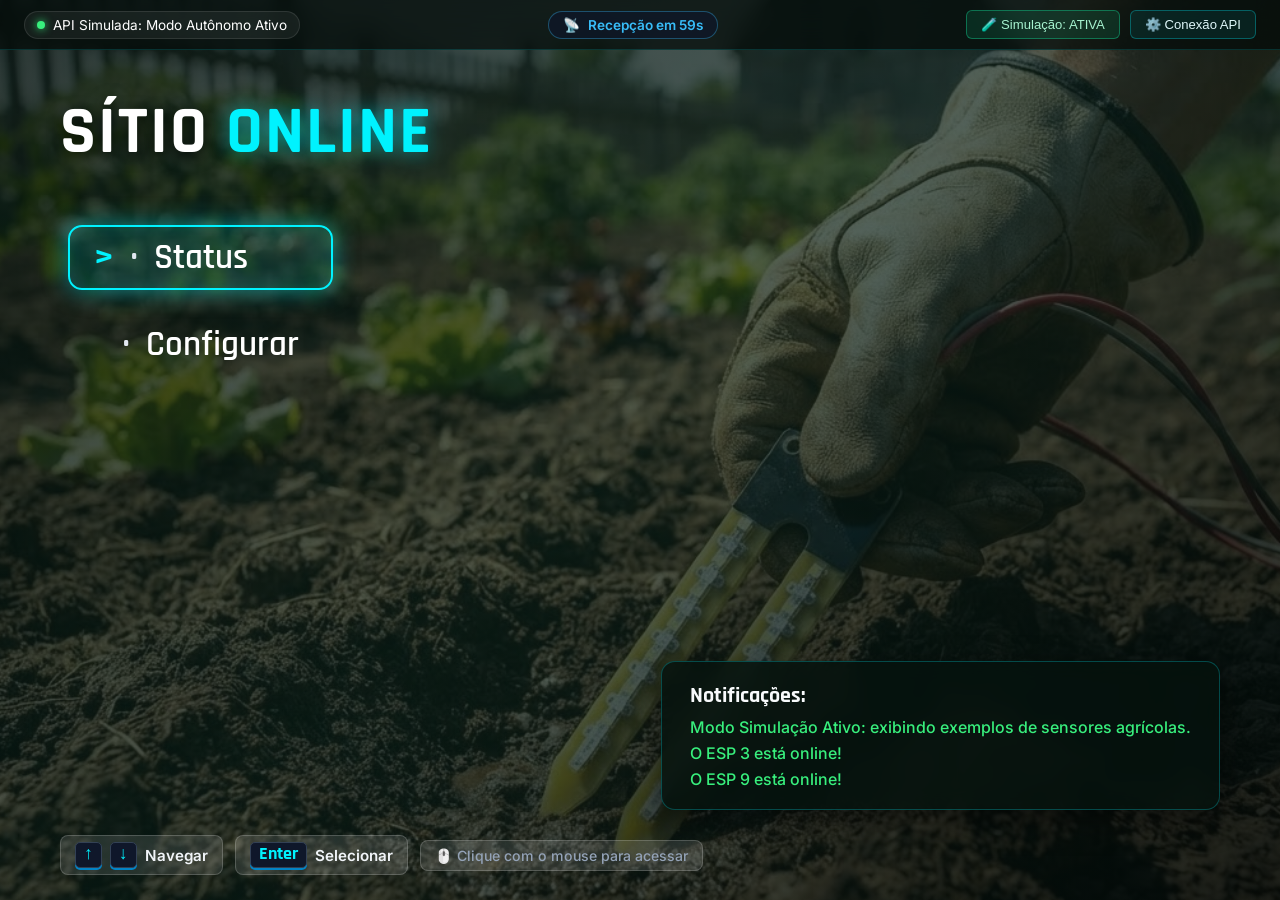
==== commit 6f363955: "feat: saida do modo simulacao com dados reais do ESP central, alertas de desconexao e pausa agendada" ====
--- a/web/index.html
+++ b/web/index.html
@@ -24,14 +24,19 @@
         <!-- Barra Superior com Indicador de Conexão com o ESP32 -->
         <header class="top-bar">
             <div class="api-status-badge" id="api-status-badge">
-                <span class="status-dot online"></span>
+                <span class="status-dot online" id="api-status-dot"></span>
                 <span id="api-status-text">ESP32 REST API: Conectado (192.168.4.1)</span>
+            </div>
+            <div class="reception-status-badge" id="reception-status-badge" title="Janela agendada de recepção de dados dos nós periféricos">
+                <span class="reception-icon">📡</span>
+                <span id="reception-text">Recepção em 60s</span>
             </div>
             <div class="queue-status-badge" id="queue-status-badge" title="Alterações pendentes para nós dormindo">
                 <span class="queue-icon">⏳</span>
                 <span id="queue-count-text">0 comandos na fila offline</span>
             </div>
             <div class="top-controls">
+                <button class="top-btn simulation-active" id="btn-toggle-simulation" title="Alternar entre modo simulação e conexão real">🧪 Simulação: ATIVA</button>
                 <button class="top-btn" id="btn-toggle-api-modal" title="Configurar IP do ESP32">⚙️ Conexão API</button>
             </div>
         </header>
@@ -143,6 +148,9 @@
                             <!-- Preenchido dinamicamente via JS -->
                         </tbody>
                     </table>
+                    <div class="empty-state-message" id="empty-status-message-p2">
+                        Nenhum ESP Online ou Configurado
+                    </div>
                 </div>
 
                 <footer class="subpage-footer-legend">
@@ -406,11 +414,28 @@
                     <div class="mode-toggle-group">
                         <label>
                             <input type="checkbox" id="chk-simulator-mode" checked>
-                            Modo Simulador Offline Ativo (Permite testar sem ESP32 físico ligado)
+                            Modo Simulador Offline Ativo (Desmarque para exibir apenas dados do ESP Central real)
                         </label>
                     </div>
 
-                    <div class="pending-queue-summary">
+                    <div class="schedule-config-group" style="margin-top: 15px; padding-top: 12px; border-top: 1px solid #334155;">
+                        <h4 style="color: #38bdf8; margin-bottom: 6px; font-size: 0.95rem;">Janela Agendada de Recepção de Dados (Periféricos):</h4>
+                        <p style="font-size: 0.8rem; color: #94a3b8; margin-bottom: 10px;">
+                            A interface web cessa automaticamente todas as requisições HTTP durante a janela para evitar colisões e perda de pacotes no rádio do ESP Central.
+                        </p>
+                        <div style="display: flex; gap: 12px;">
+                            <div style="flex: 1;">
+                                <label for="input-reception-cycle" style="font-size: 0.8rem;">Ciclo entre janelas (segundos):</label>
+                                <input type="number" id="input-reception-cycle" value="60" min="15" max="600" style="width: 100%; padding: 6px; border-radius: 6px; background: #0f172a; border: 1px solid #334155; color: #fff;">
+                            </div>
+                            <div style="flex: 1;">
+                                <label for="input-reception-duration" style="font-size: 0.8rem;">Duração da janela (segundos):</label>
+                                <input type="number" id="input-reception-duration" value="10" min="3" max="60" style="width: 100%; padding: 6px; border-radius: 6px; background: #0f172a; border: 1px solid #334155; color: #fff;">
+                            </div>
+                        </div>
+                    </div>
+
+                    <div class="pending-queue-summary" style="margin-top: 15px;">
                         <h4>Fila de Comandos Offline (Deep Sleep):</h4>
                         <div id="modal-queue-items" class="modal-queue-list">
                             <p class="empty-queue-msg">Nenhum comando na fila no momento.</p>
--- a/web/styles.css
+++ b/web/styles.css
@@ -141,9 +141,54 @@
     box-shadow: 0 0 8px var(--accent-danger);
 }
 
+.status-dot.paused {
+    background-color: var(--accent-amber);
+    box-shadow: 0 0 8px var(--accent-amber);
+    animation: statusBlink 1s infinite alternate;
+}
+
+@keyframes statusBlink {
+    from { opacity: 0.4; }
+    to { opacity: 1; }
+}
+
 .queue-status-badge {
     color: var(--accent-amber);
     border-color: rgba(246, 211, 101, 0.3);
+}
+
+/* Badge de Janela de Recepção de Dados dos Periféricos */
+.reception-status-badge {
+    display: flex;
+    align-items: center;
+    gap: 8px;
+    padding: 5px 14px;
+    border-radius: 20px;
+    background: rgba(15, 23, 42, 0.7);
+    border: 1px solid rgba(56, 189, 248, 0.35);
+    color: #38bdf8;
+    font-size: 0.85rem;
+    font-weight: 600;
+    transition: var(--transition-smooth);
+}
+
+.reception-status-badge.in-reception {
+    background: rgba(239, 68, 68, 0.2);
+    border-color: #ef4444;
+    color: #fca5a5;
+    animation: receptionPulse 1.2s infinite;
+}
+
+@keyframes receptionPulse {
+    0% {
+        box-shadow: 0 0 0 0 rgba(239, 68, 68, 0.6);
+    }
+    70% {
+        box-shadow: 0 0 0 8px rgba(239, 68, 68, 0);
+    }
+    100% {
+        box-shadow: 0 0 0 0 rgba(239, 68, 68, 0);
+    }
 }
 
 .top-controls {
@@ -169,6 +214,28 @@
     box-shadow: 0 0 10px rgba(0, 242, 254, 0.3);
 }
 
+.top-btn.simulation-active {
+    background: rgba(16, 185, 129, 0.15);
+    border-color: rgba(16, 185, 129, 0.5);
+    color: #a7f3d0;
+}
+
+.top-btn.simulation-active:hover {
+    background: rgba(16, 185, 129, 0.28);
+    box-shadow: 0 0 12px rgba(16, 185, 129, 0.4);
+}
+
+.top-btn.simulation-inactive {
+    background: rgba(56, 189, 248, 0.15);
+    border-color: rgba(56, 189, 248, 0.5);
+    color: #bae6fd;
+}
+
+.top-btn.simulation-inactive:hover {
+    background: rgba(56, 189, 248, 0.28);
+    box-shadow: 0 0 12px rgba(56, 189, 248, 0.4);
+}
+
 /* ==========================================================================
    VIEWPORT E TELAS
    ========================================================================== */
@@ -263,17 +330,15 @@
     color: #e2e8f0;
 }
 
-/* Destaque do Indicador Retangular com Cantos Arredondados */
-.menu-option.active-target,
-.menu-option:hover {
+/* Destaque do Indicador Retangular com Cantos Arredondados - estritamente na opção ativa */
+.menu-option.active-target {
     background: rgba(0, 242, 254, 0.12);
     border-color: var(--primary-cyan);
     box-shadow: 0 0 25px var(--indicator-glow), inset 0 0 15px rgba(0, 242, 254, 0.1);
     transform: translateX(8px);
 }
 
-.menu-option.active-target .cursor-indicator,
-.menu-option:hover .cursor-indicator {
+.menu-option.active-target .cursor-indicator {
     visibility: visible;
     transform: translateX(0);
 }
@@ -316,6 +381,21 @@
     color: var(--text-secondary);
 }
 
+.notif-item.warning {
+    color: #f59e0b;
+    font-weight: 600;
+}
+
+.notif-item.info {
+    color: #38bdf8;
+    font-size: 0.9rem;
+}
+
+.notifications-card.empty-warning {
+    border-color: rgba(245, 158, 11, 0.6);
+    box-shadow: 0 0 25px rgba(245, 158, 11, 0.25), 0 10px 30px rgba(0, 0, 0, 0.5);
+}
+
 .screen-footer-legend {
     position: absolute;
     bottom: 25px;
@@ -723,7 +803,7 @@
     font-family: var(--font-heading);
 }
 
-.esp-card-item.active-target, .esp-card-item:hover {
+.esp-card-item.active-target {
     border-color: #0284c7;
     background: #f0f9ff;
     box-shadow: 0 0 20px rgba(2, 132, 199, 0.3);
@@ -784,14 +864,14 @@
     font-weight: 500;
 }
 
-.esp-subopt.active-target, .esp-subopt:hover {
+.esp-subopt.active-target {
     border-color: #0284c7;
     background: #f0f9ff;
     box-shadow: 0 0 20px rgba(2, 132, 199, 0.25);
     transform: translateX(8px);
 }
 
-.esp-subopt.active-target .cursor-indicator, .esp-subopt:hover .cursor-indicator {
+.esp-subopt.active-target .cursor-indicator {
     visibility: visible;
 }
 
@@ -1044,7 +1124,7 @@
     color: #64748b;
 }
 
-.mode-card.active-target, .mode-card:hover {
+.mode-card.active-target {
     border-color: #0284c7;
     background: #f0f9ff;
     box-shadow: 0 0 20px rgba(2, 132, 199, 0.25);
@@ -1102,7 +1182,7 @@
     line-height: 1.3;
 }
 
-.power-card.active-target, .power-card:hover {
+.power-card.active-target {
     border-color: #0284c7;
     background: #f0f9ff;
     box-shadow: 0 0 20px rgba(2, 132, 199, 0.25);
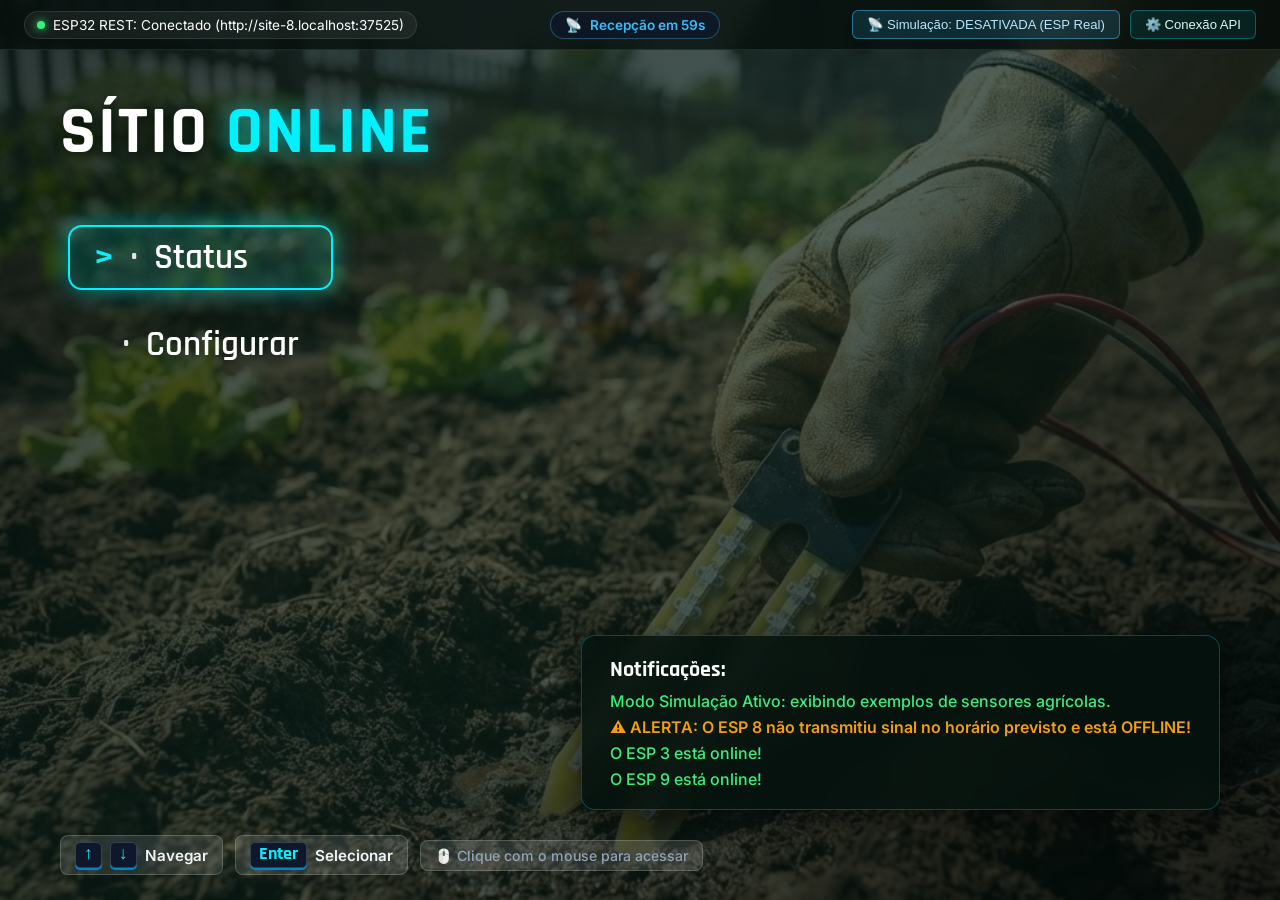
==== commit 2147f2d2: "fix: sincronizacao imediata de configuracoes da web e protecao contra sobrescrita por polling" ====
--- a/web/index.html
+++ b/web/index.html
@@ -228,6 +228,11 @@
                         <span class="subopt-text">Definir fonte de alimentação</span>
                         <span class="subopt-value" id="val-preview-power">(atual: Bateria 2500 mAh)</span>
                     </div>
+                    <div class="esp-subopt danger-opt" data-opt="delete" id="subopt-delete" title="Clique ou use Enter para Apagar este periférico">
+                        <span class="cursor-indicator">&gt;</span>
+                        <span class="subopt-text">🗑️ Apagar periférico</span>
+                        <span class="subopt-value danger-text">Excluir do sistema</span>
+                    </div>
                 </div>
 
                 <div class="sync-status-box" id="esp-sync-badge">
@@ -413,7 +418,7 @@
 
                     <div class="mode-toggle-group">
                         <label>
-                            <input type="checkbox" id="chk-simulator-mode" checked>
+                            <input type="checkbox" id="chk-simulator-mode">
                             Modo Simulador Offline Ativo (Desmarque para exibir apenas dados do ESP Central real)
                         </label>
                     </div>
@@ -448,6 +453,27 @@
                 </div>
             </div>
         </div>
+        <!-- MODAL DE CONFIRMAÇÃO PARA APAGAR PERIFÉRICO -->
+        <div class="modal-backdrop" id="modal-confirm-delete">
+            <div class="modal-dialog modal-dialog-danger">
+                <div class="modal-header">
+                    <h3 style="color: #ef4444;">⚠️ Confirmar Exclusão de Periférico</h3>
+                    <button class="modal-close-btn" id="btn-close-delete-modal">✕</button>
+                </div>
+                <div class="modal-body">
+                    <p style="font-size: 1.05rem; color: #f8fafc; margin-bottom: 12px;">
+                        Tem certeza de que deseja apagar o periférico <strong id="delete-esp-name" style="color: #38bdf8;">ESP 1</strong>?
+                    </p>
+                    <p style="font-size: 0.85rem; color: #94a3b8; line-height: 1.4;">
+                        Esta ação removerá este microcontrolador da base de dados, da fila de sincronização e do registro do ESP Central. Caso ele transmita dados novamente no futuro via ESP-NOW, ele será redescoberto automaticamente.
+                    </p>
+                </div>
+                <div class="modal-footer">
+                    <button class="modal-btn secondary" id="btn-cancel-delete">Cancelar (Esc)</button>
+                    <button class="modal-btn danger" id="btn-confirm-delete">🗑️ Sim, Apagar Periférico (Enter)</button>
+                </div>
+            </div>
+        </div>
     </div>
 
     <script src="app.js"></script>
--- a/web/styles.css
+++ b/web/styles.css
@@ -630,11 +630,36 @@
 .badge-status.dormindo {
     background: #fef3c7;
     color: #b45309;
+    border: 1px solid #fde68a;
 }
 
 .badge-status.offline {
     background: #fee2e2;
-    color: #b91c1c;
+    color: #dc2626;
+    border: 1px solid #ef4444;
+    font-weight: 800;
+    box-shadow: 0 0 10px rgba(239, 68, 68, 0.35);
+    text-transform: uppercase;
+    display: inline-flex;
+    align-items: center;
+    gap: 4px;
+}
+
+.badge-status.offline::before {
+    content: "●";
+    color: #ef4444;
+    font-size: 0.85rem;
+    animation: blink-offline 1.2s infinite ease-in-out;
+}
+
+@keyframes blink-offline {
+    0%, 100% { opacity: 1; transform: scale(1); }
+    50% { opacity: 0.3; transform: scale(0.8); }
+}
+
+.status-offline-text {
+    color: #dc2626 !important;
+    font-weight: 700;
 }
 
 .empty-state-message {
@@ -1339,7 +1364,60 @@
     color: #f8fafc;
 }
 
+.modal-btn.danger {
+    background: #ef4444;
+    color: #ffffff;
+}
+
+.modal-btn.danger:hover {
+    background: #dc2626;
+    box-shadow: 0 0 15px rgba(239, 68, 68, 0.5);
+}
+
+.modal-dialog-danger {
+    border: 1px solid rgba(239, 68, 68, 0.4);
+    box-shadow: 0 15px 40px rgba(0, 0, 0, 0.6), 0 0 25px rgba(239, 68, 68, 0.2);
+}
+
 .modal-btn:hover {
     transform: translateY(-2px);
     box-shadow: 0 4px 12px rgba(0, 0, 0, 0.3);
 }
+
+/* Opção de Apagar Periférico no Submenu */
+.esp-subopt.danger-opt {
+    border-color: rgba(239, 68, 68, 0.3);
+    color: #fca5a5;
+}
+
+.esp-subopt.danger-opt.active-target {
+    border-color: #ef4444;
+    background: rgba(239, 68, 68, 0.12);
+    box-shadow: 0 0 20px rgba(239, 68, 68, 0.35);
+    color: #ffffff;
+}
+
+.danger-text {
+    color: #ef4444 !important;
+    font-weight: 600;
+}
+
+/* Botão de Excluir Direto no Card da Lista de ESPs */
+.esp-card-delete-btn {
+    margin-left: 12px;
+    background: transparent;
+    border: 1px solid rgba(239, 68, 68, 0.3);
+    color: #ef4444;
+    padding: 3px 8px;
+    border-radius: 6px;
+    font-size: 0.85rem;
+    cursor: pointer;
+    transition: var(--transition-smooth);
+}
+
+.esp-card-delete-btn:hover {
+    background: rgba(239, 68, 68, 0.2);
+    border-color: #ef4444;
+    box-shadow: 0 0 10px rgba(239, 68, 68, 0.4);
+    transform: scale(1.1);
+}
